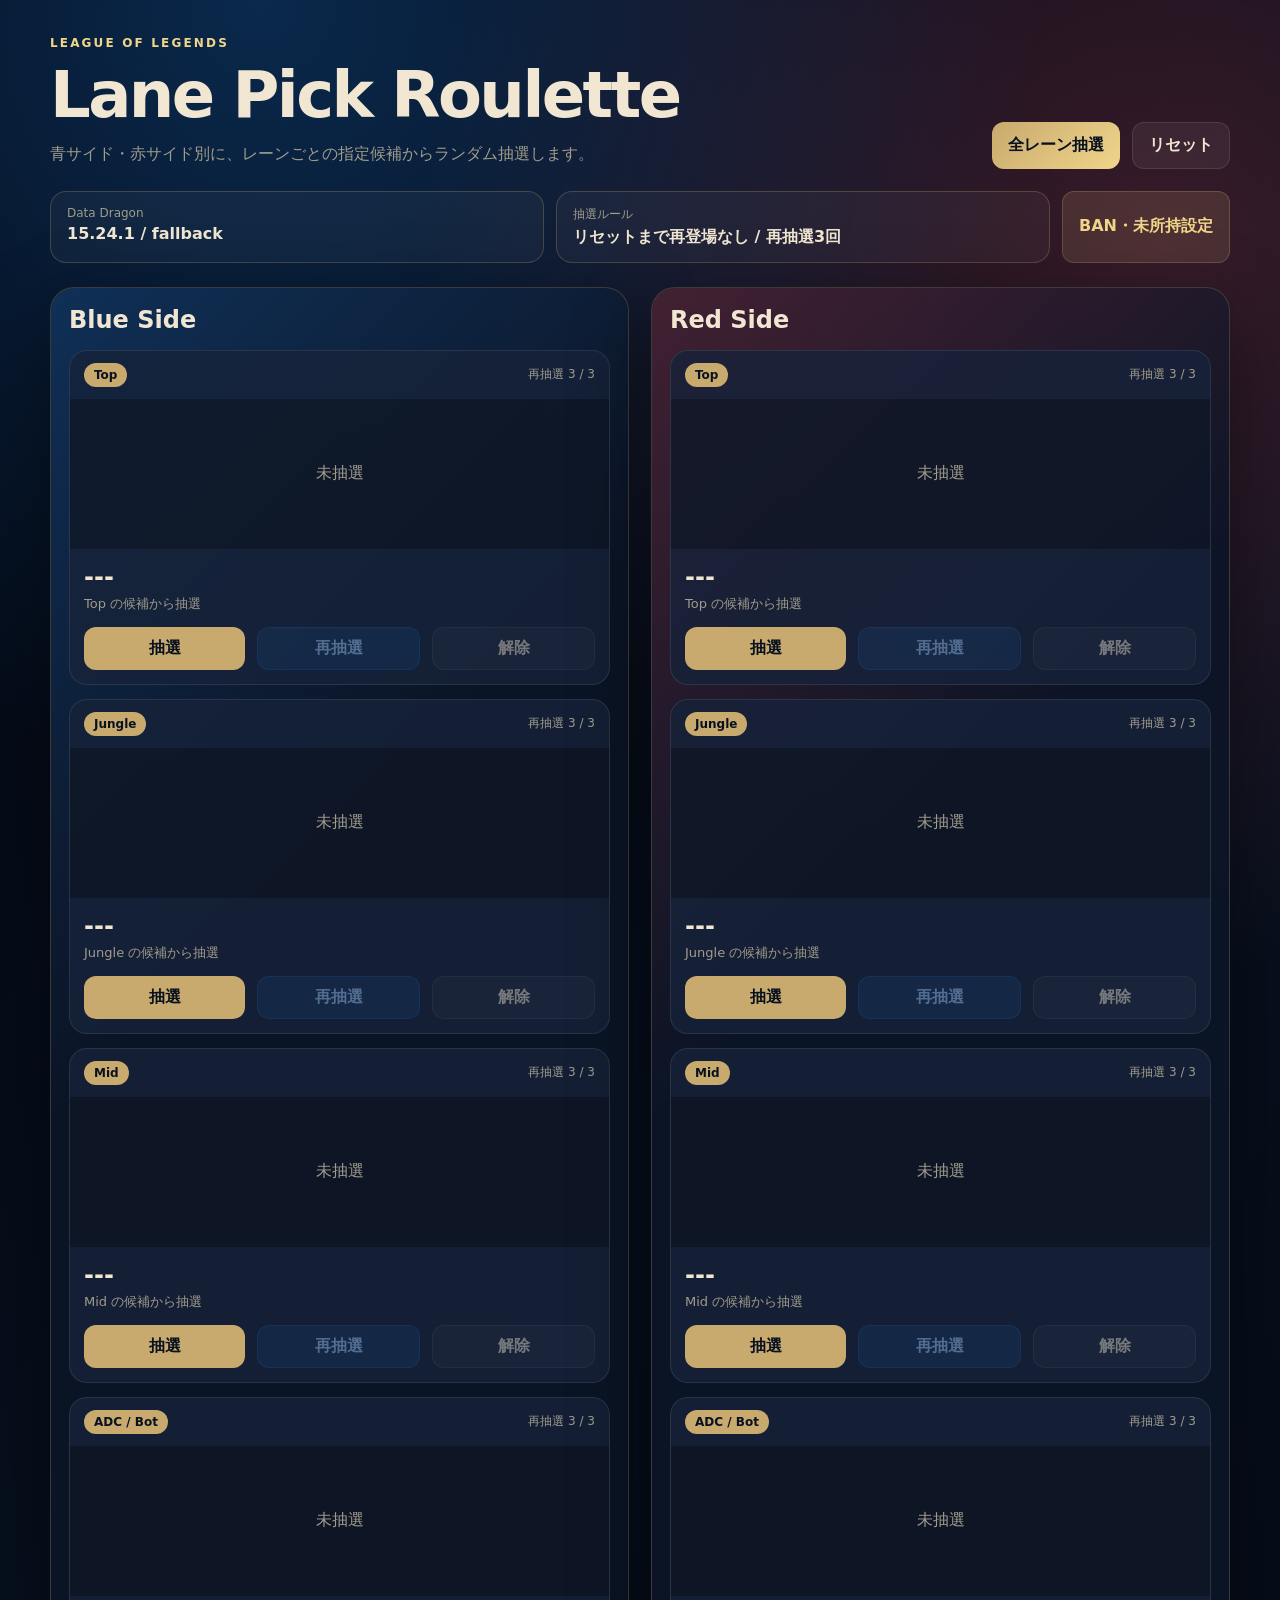
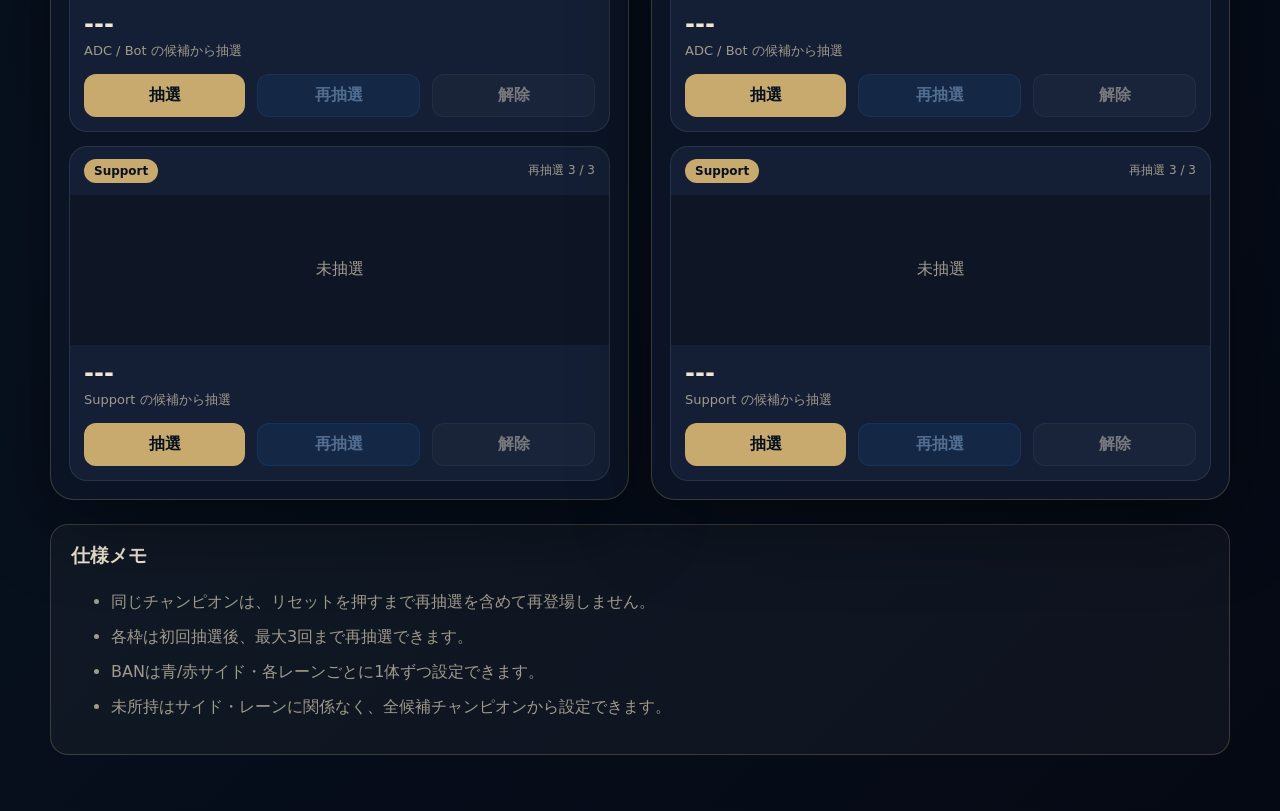
==== index.html @ c469c5f4 "Update roulette v2" ====
<!DOCTYPE html>
<html lang="ja">
<head>
  <meta charset="UTF-8" />
  <meta name="viewport" content="width=device-width, initial-scale=1.0" />
  <title>LoL Lane Roulette</title>
  <link rel="stylesheet" href="style.css" />
</head>
<body>
  <main class="app">
    <header class="hero">
      <div>
        <p class="eyebrow">League of Legends</p>
        <h1>Lane Pick Roulette</h1>
        <p class="lead">青サイド・赤サイド別に、レーンごとの指定候補からランダム抽選します。</p>
      </div>
      <div class="hero-actions">
        <button id="rollAllButton" class="primary">全レーン抽選</button>
        <button id="resetButton" class="ghost">リセット</button>
      </div>
    </header>

    <section class="toolbar">
      <div class="status-card">
        <span>Data Dragon</span>
        <strong id="versionLabel">読み込み中</strong>
      </div>
      <div class="status-card">
        <span>抽選ルール</span>
        <strong>リセットまで再登場なし / 再抽選3回</strong>
      </div>
      <button id="openSettingsButton" class="secondary">BAN・未所持設定</button>
    </section>

    <section class="board">
      <div class="side-panel blue-side">
        <h2>Blue Side</h2>
        <div id="blueSlots" class="slots"></div>
      </div>
      <div class="side-panel red-side">
        <h2>Red Side</h2>
        <div id="redSlots" class="slots"></div>
      </div>
    </section>

    <section class="notes">
      <h3>仕様メモ</h3>
      <ul>
        <li>同じチャンピオンは、リセットを押すまで再抽選を含めて再登場しません。</li>
        <li>各枠は初回抽選後、最大3回まで再抽選できます。</li>
        <li>BANは青/赤サイド・各レーンごとに1体ずつ設定できます。</li>
        <li>未所持はサイド・レーンに関係なく、全候補チャンピオンから設定できます。</li>
      </ul>
    </section>
  </main>

  <dialog id="settingsDialog" class="settings-dialog">
    <form method="dialog" class="settings-content">
      <div class="dialog-header">
        <div>
          <p class="eyebrow">Settings</p>
          <h2>BAN・未所持チャンピオン</h2>
        </div>
        <button value="cancel" class="icon-button" aria-label="閉じる">×</button>
      </div>

      <section class="settings-section">
        <div class="section-heading">
          <h3>BAN設定</h3>
          <p>青サイド・赤サイドの各レーンごとに1体までBANできます。先にBAN枠を選び、下の一覧からチャンピオンを選択してください。</p>
        </div>
        <div id="banSlots" class="ban-slots"></div>
      </section>

      <section class="settings-section">
        <div class="section-heading">
          <h3>チャンピオン検索・選択</h3>
          <p>検索はBAN選択と未所持選択の両方に使えます。</p>
        </div>
        <div class="search-row">
          <input id="championSearch" type="search" placeholder="チャンピオン名で検索" />
          <button id="clearSettingsButton" type="button" class="danger">設定クリア</button>
        </div>
        <div id="championSettingsList" class="settings-list"></div>
      </section>

      <div class="dialog-footer">
        <button id="confirmSettingsButton" type="button" class="primary">BAN・未所持を確定</button>
        <button value="cancel" class="secondary">閉じる</button>
      </div>
    </form>
  </dialog>

  <script src="championPools.js"></script>
  <script src="app.js"></script>
</body>
</html>
---- style.css ----
:root {
  --bg: #050914;
  --panel: rgba(12, 21, 38, 0.92);
  --panel-soft: rgba(22, 35, 58, 0.82);
  --gold: #c8aa6e;
  --gold-light: #f0d58a;
  --text: #f0e6d2;
  --muted: #a09b8c;
  --blue: #1f8fff;
  --red: #ff4b5c;
  --danger: #e04f5f;
  --border: rgba(200, 170, 110, 0.26);
  --shadow: 0 24px 80px rgba(0, 0, 0, 0.42);
}

* { box-sizing: border-box; }

body {
  margin: 0;
  min-height: 100vh;
  font-family: Inter, system-ui, -apple-system, BlinkMacSystemFont, "Segoe UI", sans-serif;
  color: var(--text);
  background:
    radial-gradient(circle at 20% 0%, rgba(31, 143, 255, 0.24), transparent 30%),
    radial-gradient(circle at 90% 10%, rgba(255, 75, 92, 0.20), transparent 30%),
    linear-gradient(135deg, #030712 0%, #07111f 50%, #050914 100%);
}

.app {
  width: min(1180px, 94vw);
  margin: 0 auto;
  padding: 36px 0 56px;
}

.hero {
  display: flex;
  align-items: flex-end;
  justify-content: space-between;
  gap: 24px;
  margin-bottom: 22px;
}

.eyebrow {
  margin: 0 0 8px;
  color: var(--gold-light);
  font-size: 12px;
  font-weight: 800;
  letter-spacing: 0.18em;
  text-transform: uppercase;
}

h1, h2, h3, p { margin-top: 0; }

h1 {
  margin-bottom: 8px;
  font-size: clamp(34px, 5vw, 64px);
  letter-spacing: -0.04em;
}

.lead {
  margin-bottom: 0;
  color: var(--muted);
  line-height: 1.8;
}

.hero-actions, .toolbar, .slot-actions, .search-row, .dialog-footer {
  display: flex;
  gap: 12px;
  flex-wrap: wrap;
}

button, input {
  font: inherit;
}

button {
  border: 0;
  border-radius: 12px;
  padding: 12px 16px;
  cursor: pointer;
  font-weight: 800;
  transition: transform 0.15s ease, filter 0.15s ease, opacity 0.15s ease;
}

button:hover:not(:disabled) { transform: translateY(-1px); filter: brightness(1.08); }
button:disabled { opacity: 0.45; cursor: not-allowed; }

.primary { background: linear-gradient(135deg, var(--gold), var(--gold-light)); color: #08111f; }
.secondary { background: rgba(200, 170, 110, 0.16); color: var(--gold-light); border: 1px solid var(--border); }
.ghost, .ghost-small { background: rgba(255,255,255,0.06); color: var(--text); border: 1px solid rgba(255,255,255,0.10); }
.ghost-small { padding: 10px 12px; }
.danger { background: rgba(224, 79, 95, 0.14); color: #ff99a4; border: 1px solid rgba(224, 79, 95, 0.3); }

.toolbar {
  align-items: stretch;
  margin-bottom: 24px;
}

.status-card {
  min-width: 190px;
  flex: 1;
  padding: 14px 16px;
  border: 1px solid var(--border);
  border-radius: 16px;
  background: rgba(255, 255, 255, 0.04);
}

.status-card span {
  display: block;
  color: var(--muted);
  font-size: 12px;
  margin-bottom: 4px;
}

.status-card strong {
  color: var(--text);
}

.board {
  display: grid;
  grid-template-columns: 1fr 1fr;
  gap: 22px;
}

.side-panel {
  position: relative;
  padding: 18px;
  border: 1px solid var(--border);
  border-radius: 24px;
  background: var(--panel);
  box-shadow: var(--shadow);
  overflow: hidden;
}

.side-panel::before {
  content: "";
  position: absolute;
  inset: 0;
  pointer-events: none;
  opacity: 0.22;
}

.blue-side::before { background: linear-gradient(135deg, var(--blue), transparent 35%); }
.red-side::before { background: linear-gradient(135deg, var(--red), transparent 35%); }

.side-panel h2 {
  position: relative;
  margin-bottom: 16px;
  font-size: 24px;
}

.slots {
  position: relative;
  display: grid;
  gap: 14px;
}

.slot-card {
  border: 1px solid rgba(255,255,255,0.09);
  border-radius: 18px;
  background: var(--panel-soft);
  overflow: hidden;
}

.slot-topline {
  display: flex;
  justify-content: space-between;
  align-items: center;
  padding: 12px 14px;
}

.lane-pill {
  color: #08111f;
  background: var(--gold);
  border-radius: 999px;
  padding: 5px 10px;
  font-size: 12px;
  font-weight: 900;
}

.reroll-count {
  color: var(--muted);
  font-size: 12px;
}

.champion-visual {
  position: relative;
  height: 150px;
  overflow: hidden;
  background: rgba(0,0,0,0.28);
}

.champion-visual.empty {
  display: grid;
  place-items: center;
  color: var(--muted);
}

.champion-visual .splash {
  width: 100%;
  height: 100%;
  object-fit: cover;
  transform: scale(1.04);
}

.champion-visual .icon {
  position: absolute;
  right: 14px;
  bottom: 12px;
  width: 58px;
  height: 58px;
  border-radius: 14px;
  border: 2px solid var(--gold);
  box-shadow: 0 10px 30px rgba(0,0,0,0.35);
}

.champion-info {
  padding: 14px;
}

.champion-info h3 {
  margin-bottom: 4px;
  font-size: 24px;
}

.champion-info p {
  margin-bottom: 0;
  color: var(--muted);
  font-size: 13px;
}

.slot-actions {
  padding: 0 14px 14px;
}

.slot-actions button {
  flex: 1;
  padding: 10px 12px;
}

.roll-button { background: var(--gold); color: #07111f; }
.reroll-button { background: rgba(31, 143, 255, 0.18); color: #9dccff; border: 1px solid rgba(31, 143, 255, 0.28); }

.notes {
  margin-top: 24px;
  padding: 18px 20px;
  border: 1px solid var(--border);
  border-radius: 18px;
  background: rgba(255,255,255,0.04);
  color: var(--muted);
}

.notes h3 { color: var(--text); }
.notes li { margin: 8px 0; line-height: 1.7; }
code { color: var(--gold-light); }

.settings-dialog {
  width: min(860px, 94vw);
  border: 1px solid var(--border);
  border-radius: 24px;
  padding: 0;
  color: var(--text);
  background: #07111f;
  box-shadow: var(--shadow);
}

.settings-dialog::backdrop { background: rgba(0,0,0,0.72); }

.settings-content { padding: 22px; }

.dialog-header {
  display: flex;
  align-items: flex-start;
  justify-content: space-between;
  gap: 16px;
  margin-bottom: 18px;
}

.icon-button {
  width: 40px;
  height: 40px;
  padding: 0;
  border-radius: 999px;
  background: rgba(255,255,255,0.08);
  color: var(--text);
}

.search-row { margin-bottom: 16px; }

.search-row input {
  flex: 1;
  min-width: 220px;
  padding: 13px 14px;
  border-radius: 12px;
  border: 1px solid rgba(255,255,255,0.14);
  background: rgba(255,255,255,0.06);
  color: var(--text);
}

.settings-list {
  max-height: 58vh;
  overflow: auto;
  display: grid;
  gap: 8px;
  padding-right: 4px;
}

.setting-row {
  display: grid;
  grid-template-columns: 1fr auto auto;
  align-items: center;
  gap: 12px;
  padding: 10px;
  border: 1px solid rgba(255,255,255,0.08);
  border-radius: 14px;
  background: rgba(255,255,255,0.04);
}

.setting-champion {
  display: flex;
  align-items: center;
  gap: 10px;
  font-weight: 800;
}

.setting-champion img {
  width: 38px;
  height: 38px;
  border-radius: 10px;
}

.setting-row label {
  color: var(--muted);
  white-space: nowrap;
}

.dialog-footer {
  justify-content: flex-end;
  margin-top: 18px;
}

@media (max-width: 820px) {
  .hero { align-items: stretch; flex-direction: column; }
  .hero-actions button { flex: 1; }
  .board { grid-template-columns: 1fr; }
  .setting-row { grid-template-columns: 1fr; align-items: start; }
}

.settings-section {
  margin-top: 18px;
}

.section-heading h3 {
  margin-bottom: 6px;
}

.section-heading p {
  margin-bottom: 12px;
  color: var(--muted);
  line-height: 1.7;
  font-size: 13px;
}

.ban-slots {
  display: grid;
  grid-template-columns: repeat(2, minmax(0, 1fr));
  gap: 10px;
  margin-bottom: 16px;
}

.ban-slot-button {
  text-align: left;
  border: 1px solid rgba(255,255,255,0.10);
  background: rgba(255,255,255,0.05);
  color: var(--text);
  display: grid;
  gap: 4px;
}

.ban-slot-button.active {
  border-color: var(--gold);
  box-shadow: 0 0 0 2px rgba(200, 170, 110, 0.18);
}

.ban-slot-button span {
  color: var(--muted);
  font-size: 12px;
}

.ban-slot-button strong {
  color: var(--text);
  font-size: 15px;
}

.ban-slot-button small,
.setting-champion small {
  color: var(--muted);
  font-size: 12px;
}

.ban-select-button {
  background: rgba(200, 170, 110, 0.12);
  color: var(--gold-light);
  border: 1px solid var(--border);
  padding: 9px 12px;
  white-space: nowrap;
}

.ban-select-button.selected {
  background: var(--gold);
  color: #07111f;
}

.setting-champion {
  min-width: 0;
}

.setting-champion span,
.setting-champion small {
  display: block;
}

@media (max-width: 820px) {
  .ban-slots { grid-template-columns: 1fr; }
  .ban-select-button { width: 100%; }
}
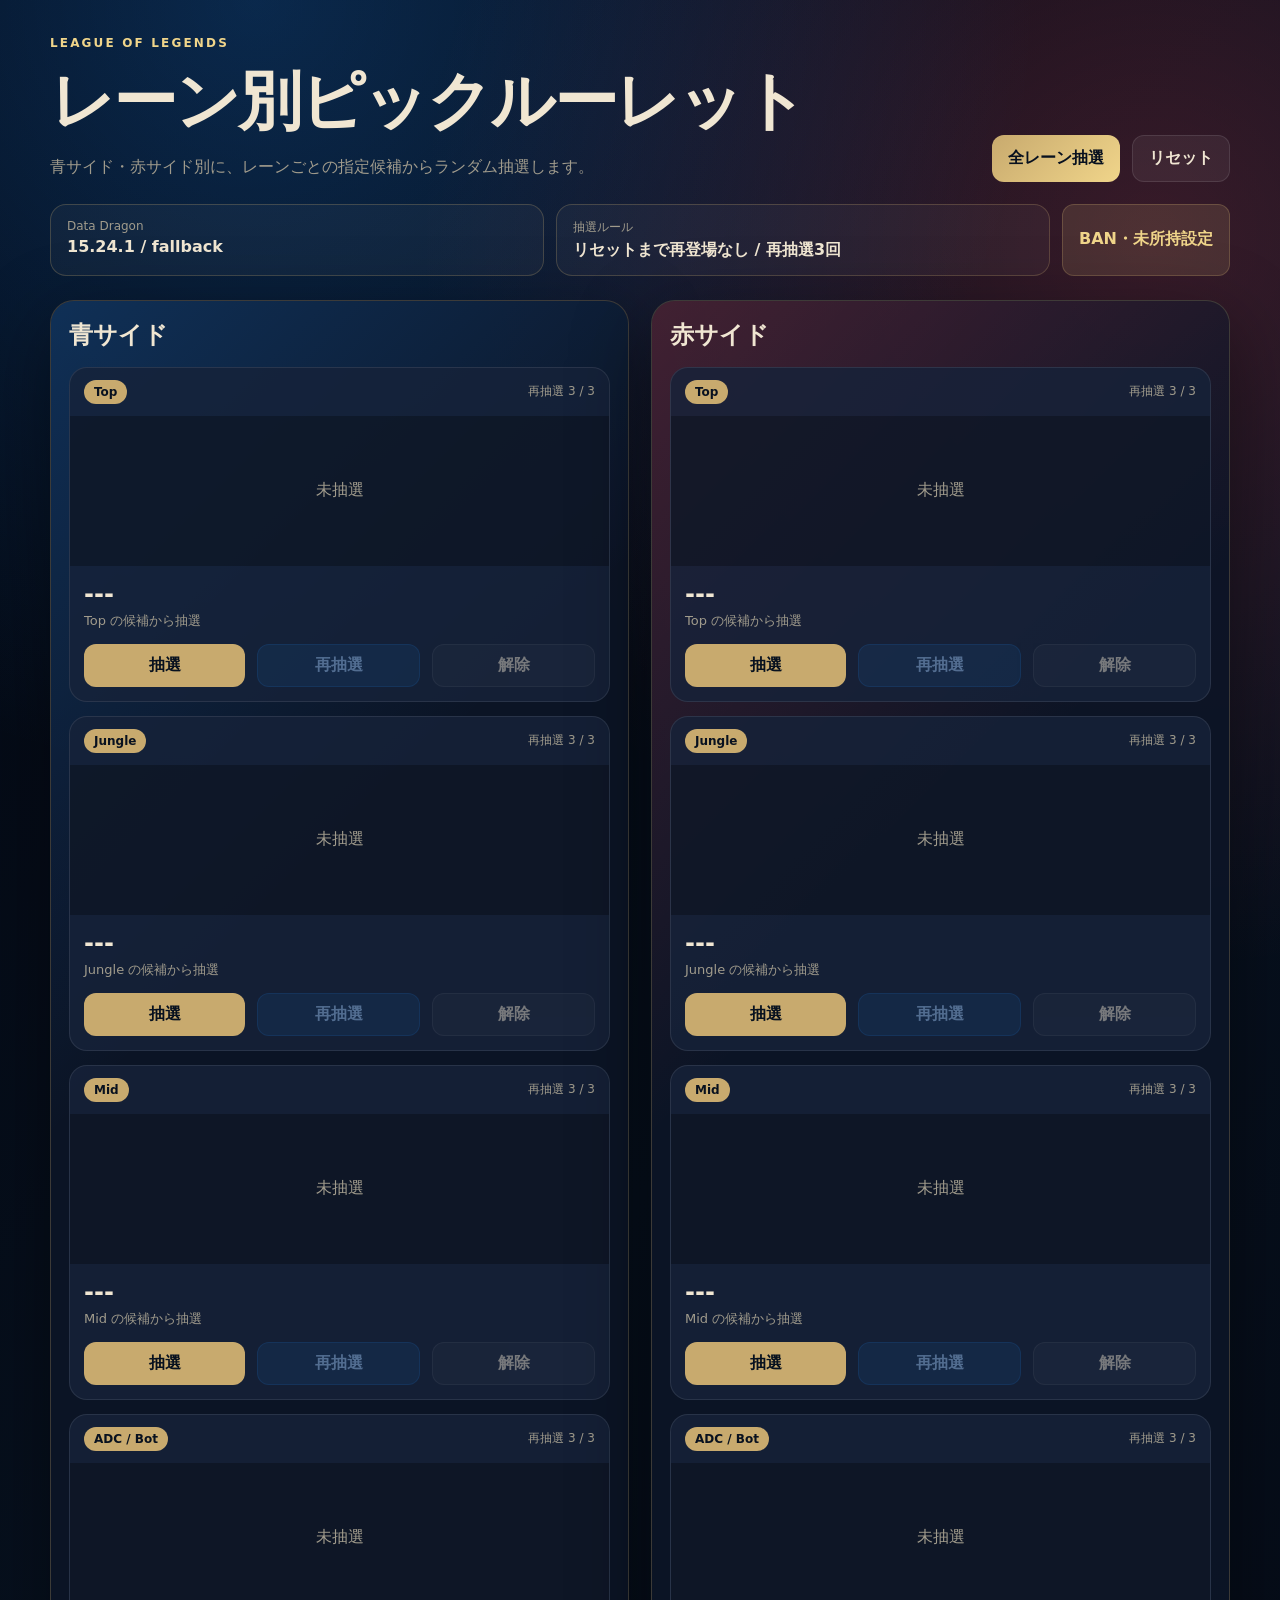
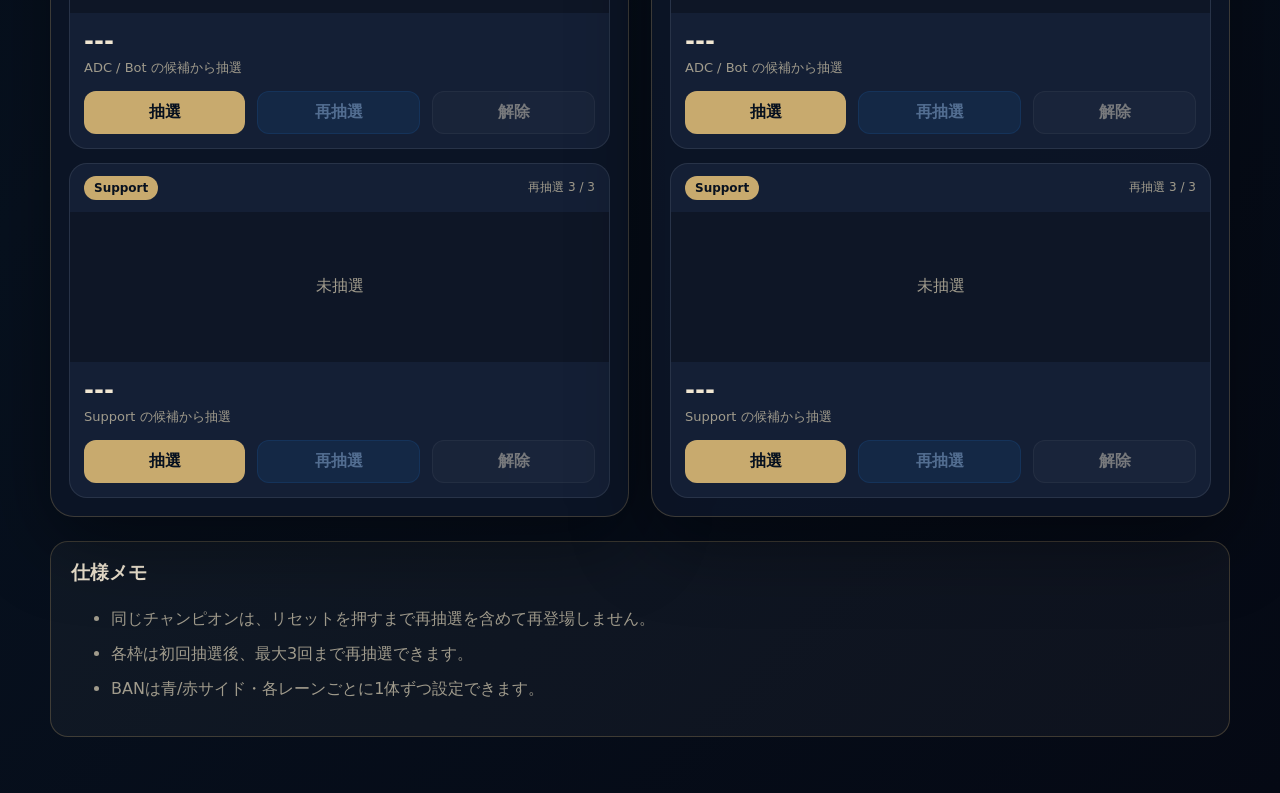
==== commit 94950622: "Update Japanese display and random balance" ====
--- a/index.html
+++ b/index.html
@@ -11,7 +11,7 @@
     <header class="hero">
       <div>
         <p class="eyebrow">League of Legends</p>
-        <h1>Lane Pick Roulette</h1>
+        <h1>レーン別ピックルーレット</h1>
         <p class="lead">青サイド・赤サイド別に、レーンごとの指定候補からランダム抽選します。</p>
       </div>
       <div class="hero-actions">
@@ -34,11 +34,11 @@
 
     <section class="board">
       <div class="side-panel blue-side">
-        <h2>Blue Side</h2>
+        <h2>青サイド</h2>
         <div id="blueSlots" class="slots"></div>
       </div>
       <div class="side-panel red-side">
-        <h2>Red Side</h2>
+        <h2>赤サイド</h2>
         <div id="redSlots" class="slots"></div>
       </div>
     </section>
@@ -49,7 +49,7 @@
         <li>同じチャンピオンは、リセットを押すまで再抽選を含めて再登場しません。</li>
         <li>各枠は初回抽選後、最大3回まで再抽選できます。</li>
         <li>BANは青/赤サイド・各レーンごとに1体ずつ設定できます。</li>
-        <li>未所持はサイド・レーンに関係なく、全候補チャンピオンから設定できます。</li>
+      
       </ul>
     </section>
   </main>
@@ -78,7 +78,7 @@
           <p>検索はBAN選択と未所持選択の両方に使えます。</p>
         </div>
         <div class="search-row">
-          <input id="championSearch" type="search" placeholder="チャンピオン名で検索" />
+          <input id="championSearch" type="search" placeholder="日本語チャンピオン名で検索" />
           <button id="clearSettingsButton" type="button" class="danger">設定クリア</button>
         </div>
         <div id="championSettingsList" class="settings-list"></div>
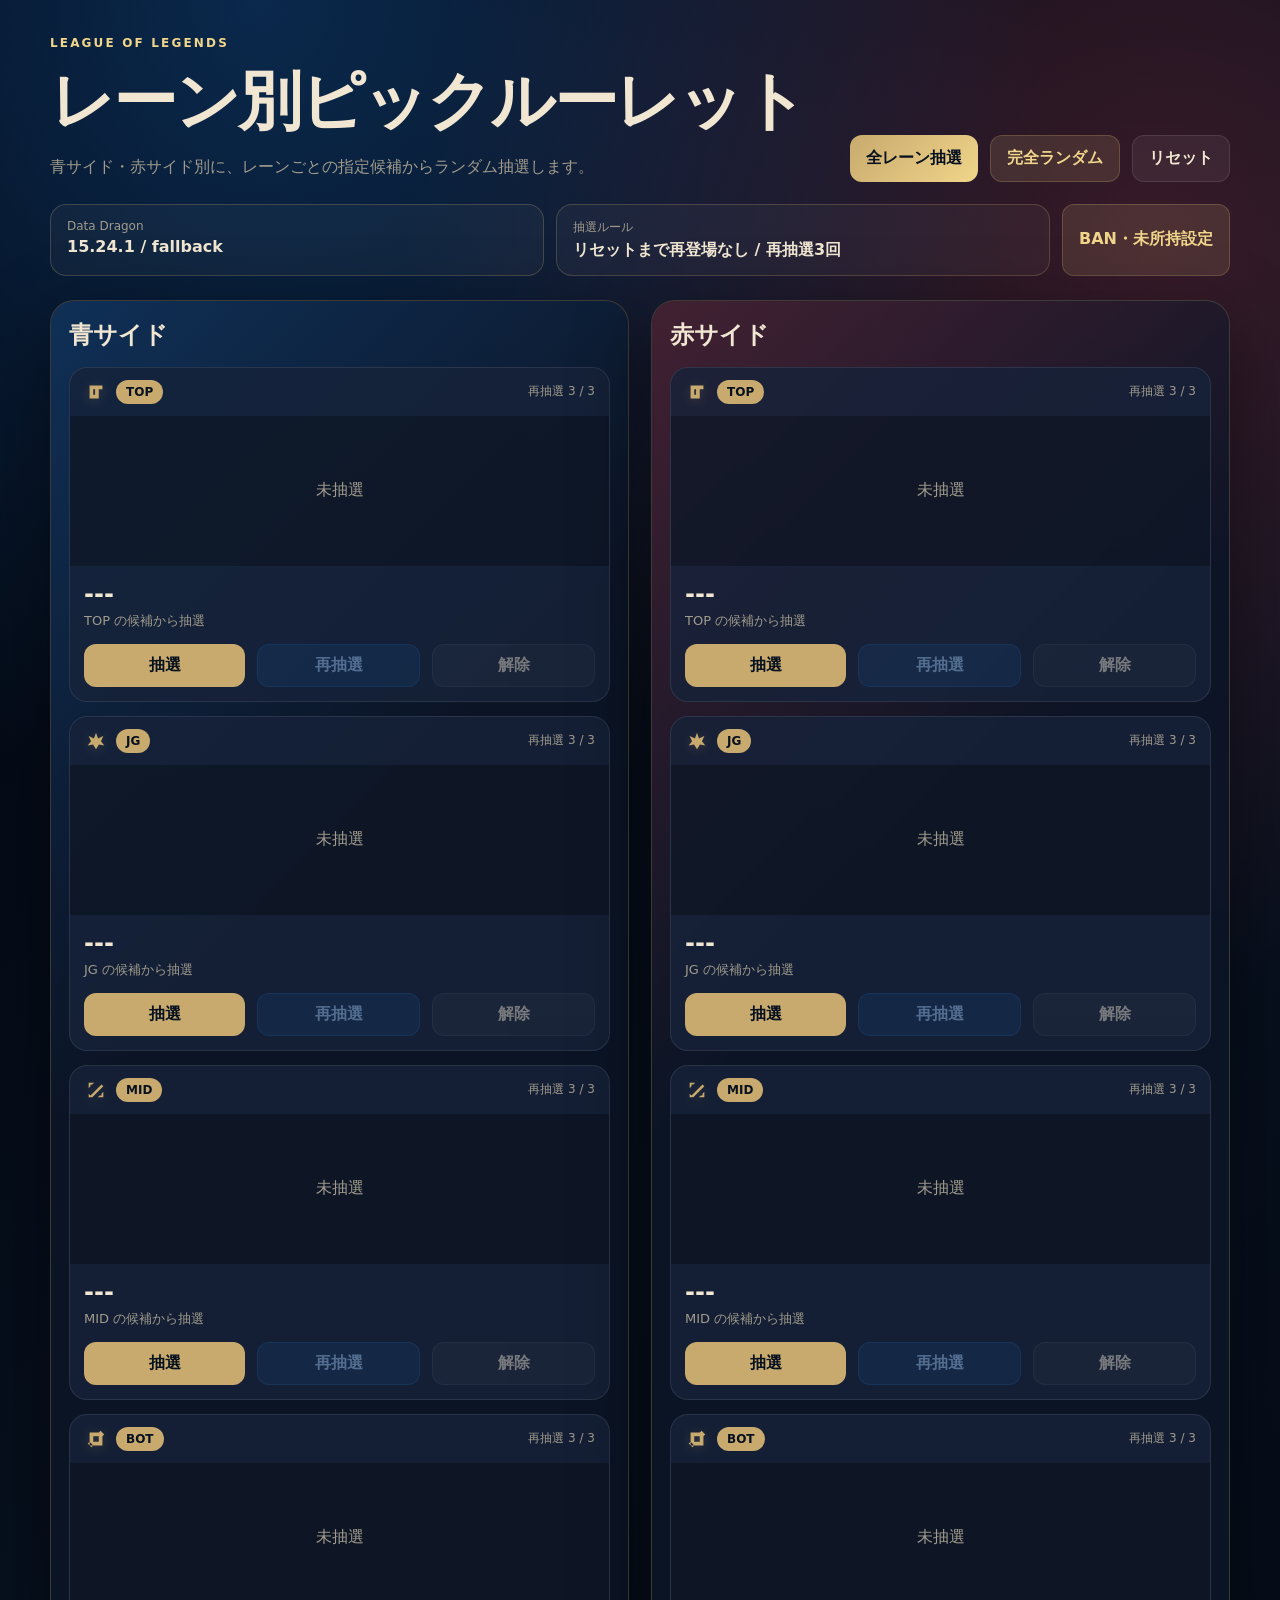
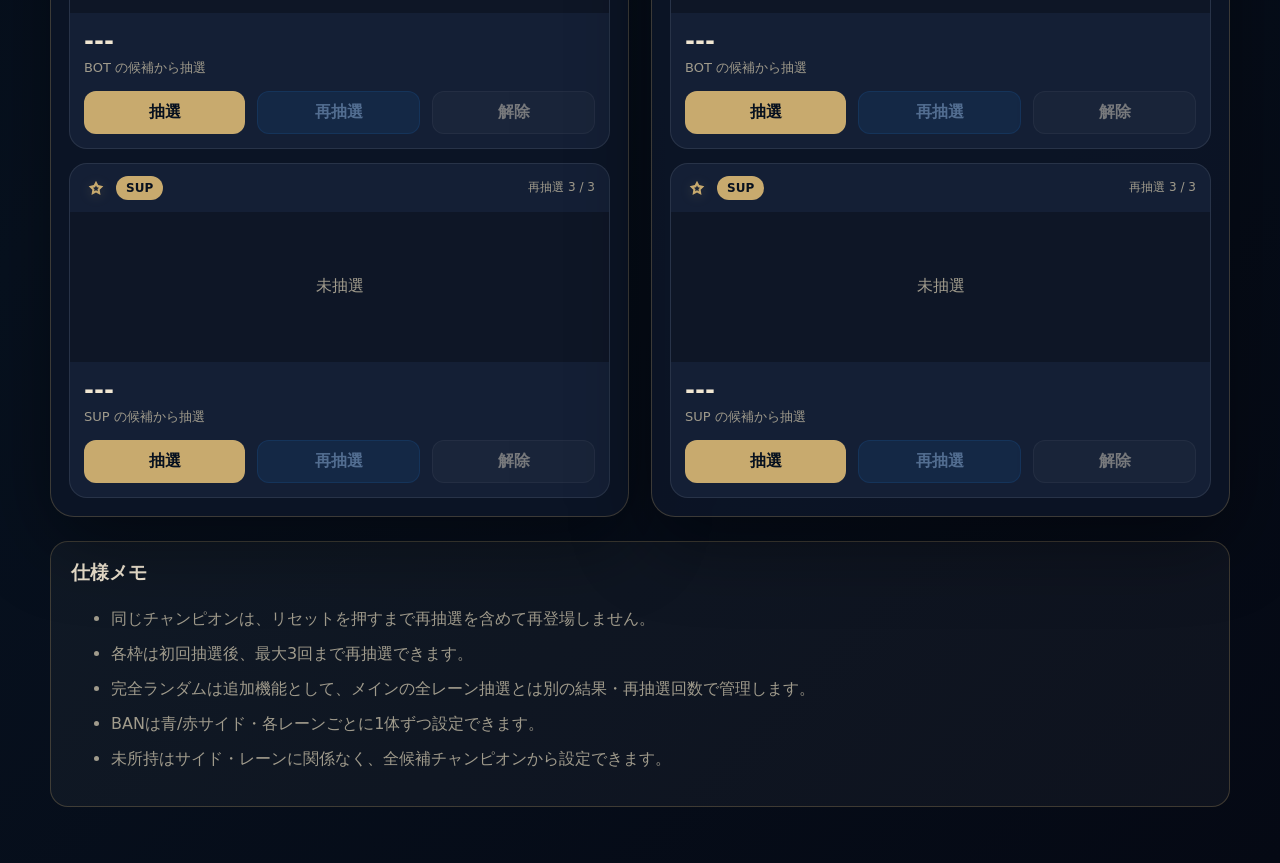
==== commit 14d99bab: "Add complete random mode and lane icons" ====
--- a/index.html
+++ b/index.html
@@ -16,6 +16,7 @@
       </div>
       <div class="hero-actions">
         <button id="rollAllButton" class="primary">全レーン抽選</button>
+        <button id="openCompleteRandomButton" class="secondary">完全ランダム</button>
         <button id="resetButton" class="ghost">リセット</button>
       </div>
     </header>
@@ -30,6 +31,50 @@
         <strong>リセットまで再登場なし / 再抽選3回</strong>
       </div>
       <button id="openSettingsButton" class="secondary">BAN・未所持設定</button>
+    </section>
+
+
+    <section id="completeRandomPanel" class="complete-random-panel hidden" aria-live="polite">
+      <div class="complete-random-header">
+        <div>
+          <p class="eyebrow">Extra Mode</p>
+          <h2>完全ランダム</h2>
+          <p>全レーン抽選とは別管理で、全候補チャンピオンから青/赤サイド10枠を抽選します。</p>
+        </div>
+        <div class="complete-actions">
+          <button id="rollCompleteRandomButton" class="primary">完全ランダム抽選</button>
+          <button id="resetCompleteRandomButton" class="ghost">完全ランダムをリセット</button>
+        </div>
+      </div>
+
+      <div class="complete-settings">
+        <label>
+          <span>ユーミの抽選</span>
+          <select id="yuumiRuleSelect">
+            <option value="support_only">SUPのみ</option>
+            <option value="non_jungle">JG以外</option>
+            <option value="all">全てのレーン</option>
+          </select>
+        </label>
+        <label>
+          <span>一部エンチャンターの抽選</span>
+          <select id="enchanterRuleSelect">
+            <option value="non_jungle">JG以外</option>
+            <option value="all">全てのレーン</option>
+          </select>
+        </label>
+      </div>
+
+      <div class="board complete-board">
+        <div class="side-panel blue-side">
+          <h2>青サイド / 完全ランダム</h2>
+          <div id="completeBlueSlots" class="slots"></div>
+        </div>
+        <div class="side-panel red-side">
+          <h2>赤サイド / 完全ランダム</h2>
+          <div id="completeRedSlots" class="slots"></div>
+        </div>
+      </div>
     </section>
 
     <section class="board">
@@ -48,8 +93,9 @@
       <ul>
         <li>同じチャンピオンは、リセットを押すまで再抽選を含めて再登場しません。</li>
         <li>各枠は初回抽選後、最大3回まで再抽選できます。</li>
+        <li>完全ランダムは追加機能として、メインの全レーン抽選とは別の結果・再抽選回数で管理します。</li>
         <li>BANは青/赤サイド・各レーンごとに1体ずつ設定できます。</li>
-      
+        <li>未所持はサイド・レーンに関係なく、全候補チャンピオンから設定できます。</li>
       </ul>
     </section>
   </main>
--- a/style.css
+++ b/style.css
@@ -424,3 +424,118 @@
   .ban-slots { grid-template-columns: 1fr; }
   .ban-select-button { width: 100%; }
 }
+
+.lane-title {
+  display: inline-grid;
+  grid-template-columns: auto auto;
+  align-items: center;
+  gap: 8px;
+}
+
+.lane-icon {
+  display: inline-grid;
+  place-items: center;
+  width: 24px;
+  height: 24px;
+  color: var(--gold);
+  filter: drop-shadow(0 2px 6px rgba(200, 170, 110, 0.22));
+}
+
+.lane-icon svg {
+  width: 22px;
+  height: 22px;
+  fill: currentColor;
+}
+
+.complete-random-panel {
+  margin: 0 0 24px;
+  padding: 20px;
+  border: 1px solid rgba(200, 170, 110, 0.34);
+  border-radius: 24px;
+  background: rgba(8, 17, 31, 0.82);
+  box-shadow: var(--shadow);
+}
+
+.complete-random-panel.hidden {
+  display: none;
+}
+
+.complete-random-header {
+  display: flex;
+  align-items: flex-end;
+  justify-content: space-between;
+  gap: 18px;
+  margin-bottom: 16px;
+}
+
+.complete-random-header h2 {
+  margin-bottom: 6px;
+  font-size: clamp(24px, 3vw, 36px);
+}
+
+.complete-random-header p {
+  margin-bottom: 0;
+  color: var(--muted);
+  line-height: 1.7;
+}
+
+.complete-actions {
+  display: flex;
+  gap: 12px;
+  flex-wrap: wrap;
+  justify-content: flex-end;
+}
+
+.complete-settings {
+  display: grid;
+  grid-template-columns: repeat(2, minmax(0, 1fr));
+  gap: 14px;
+  margin-bottom: 18px;
+}
+
+.complete-settings label {
+  display: grid;
+  gap: 8px;
+  color: var(--gold-light);
+  font-weight: 900;
+}
+
+.complete-settings select {
+  width: 100%;
+  padding: 12px 14px;
+  border-radius: 12px;
+  border: 1px solid rgba(255,255,255,0.14);
+  background: rgba(255,255,255,0.06);
+  color: var(--text);
+  font: inherit;
+  font-weight: 800;
+}
+
+.complete-settings option {
+  background: #07111f;
+  color: var(--text);
+}
+
+.complete-board {
+  margin-top: 8px;
+}
+
+.complete-slot-card {
+  border-color: rgba(31, 143, 255, 0.18);
+}
+
+@media (max-width: 820px) {
+  .complete-random-header {
+    align-items: stretch;
+    flex-direction: column;
+  }
+
+  .complete-actions button,
+  .complete-settings {
+    width: 100%;
+  }
+
+  .complete-settings {
+    grid-template-columns: 1fr;
+  }
+}
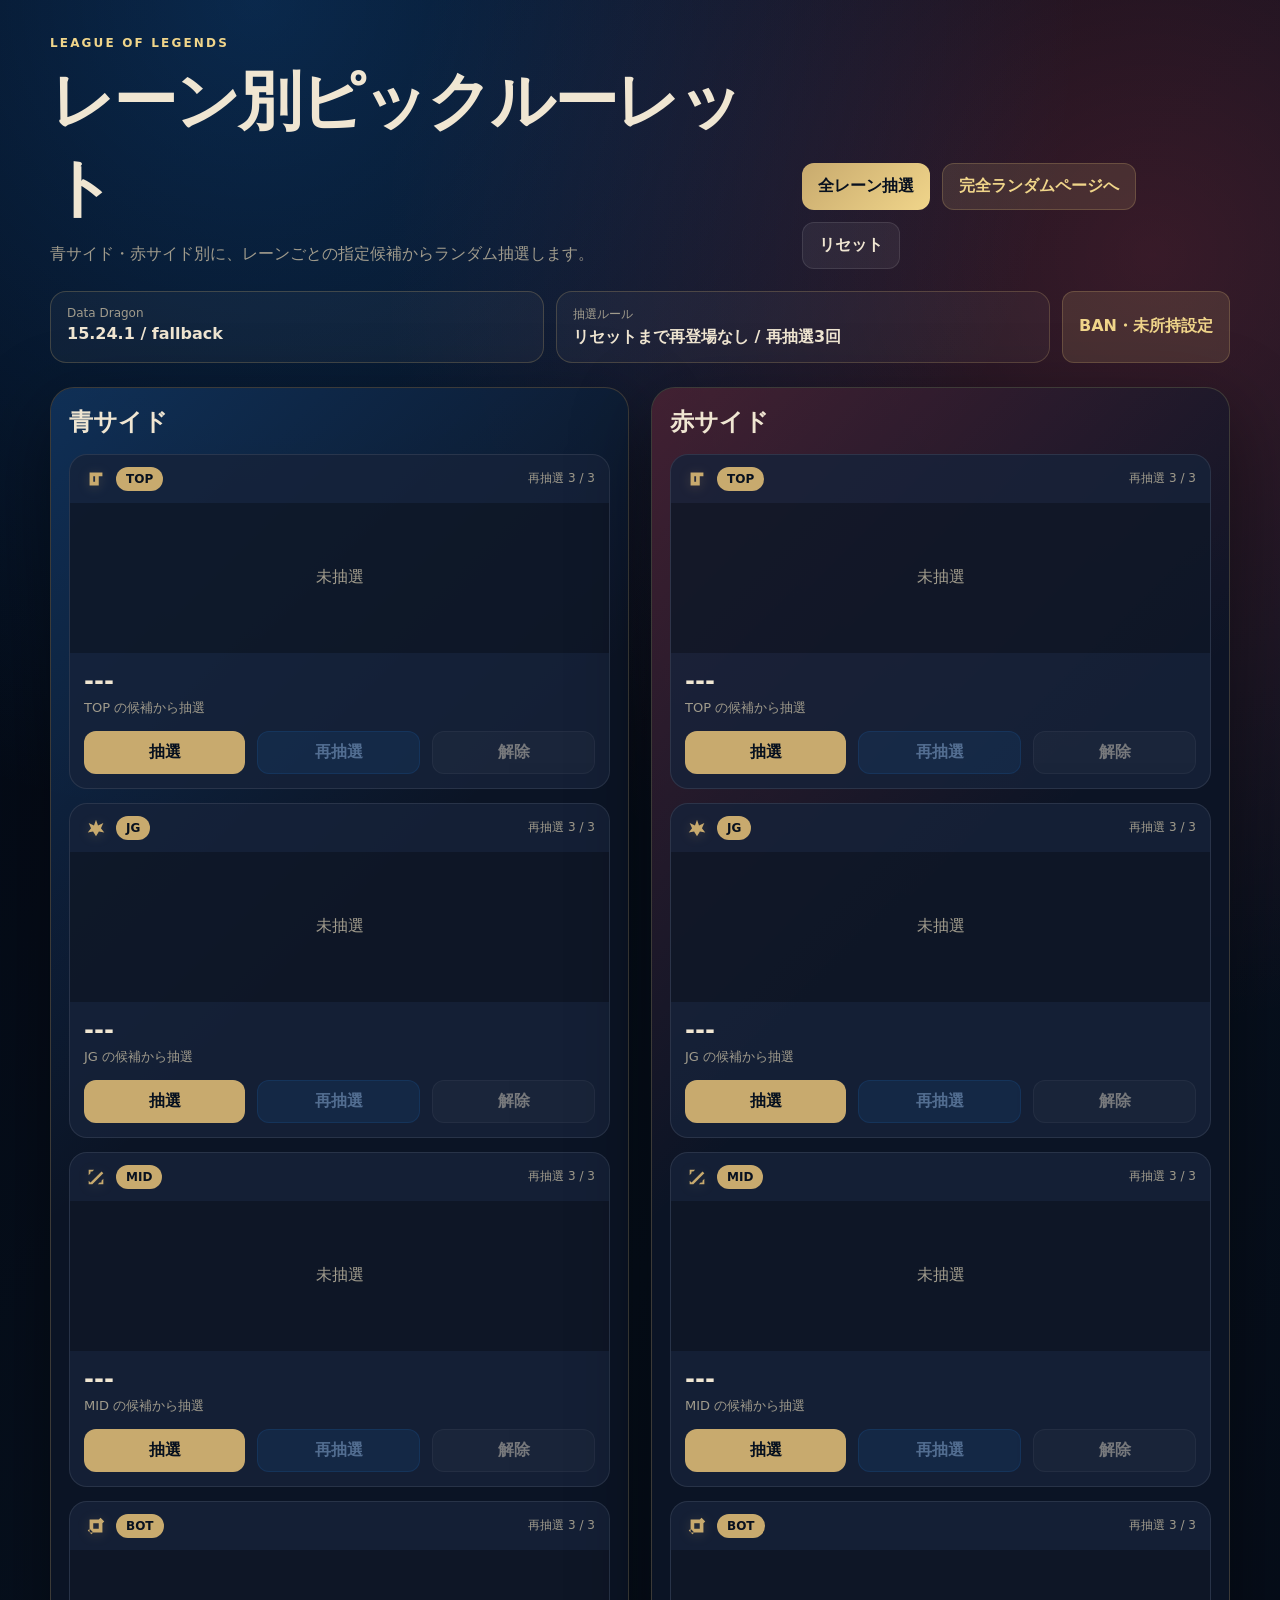
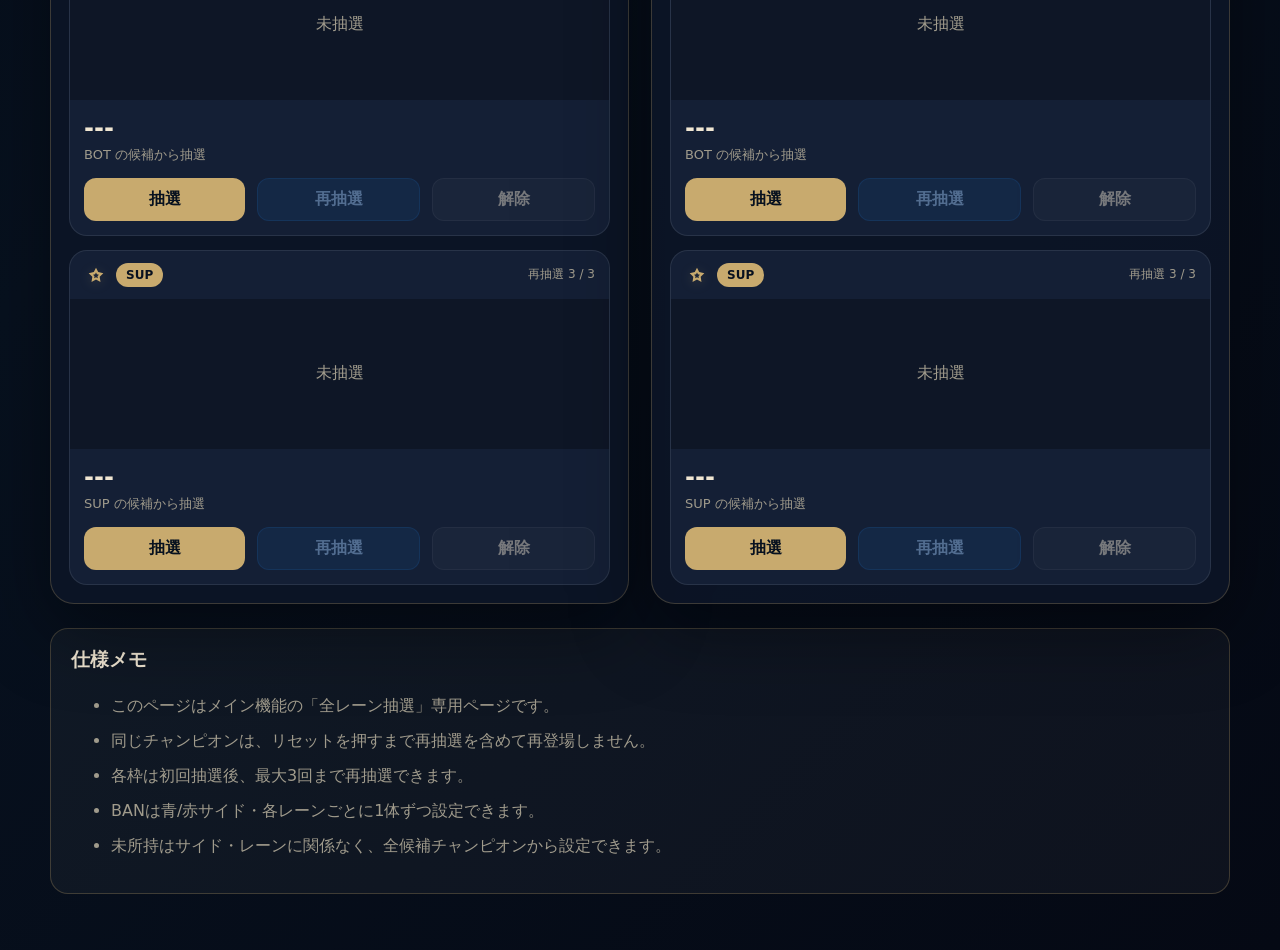
==== commit 5c2ed672: "Separate lane roulette and complete random pages" ====
--- a/index.html
+++ b/index.html
@@ -6,7 +6,7 @@
   <title>LoL Lane Roulette</title>
   <link rel="stylesheet" href="style.css" />
 </head>
-<body>
+<body data-mode="lane">
   <main class="app">
     <header class="hero">
       <div>
@@ -16,7 +16,7 @@
       </div>
       <div class="hero-actions">
         <button id="rollAllButton" class="primary">全レーン抽選</button>
-        <button id="openCompleteRandomButton" class="secondary">完全ランダム</button>
+        <a class="secondary button-link" href="complete-random.html">完全ランダムページへ</a>
         <button id="resetButton" class="ghost">リセット</button>
       </div>
     </header>
@@ -33,50 +33,6 @@
       <button id="openSettingsButton" class="secondary">BAN・未所持設定</button>
     </section>
 
-
-    <section id="completeRandomPanel" class="complete-random-panel hidden" aria-live="polite">
-      <div class="complete-random-header">
-        <div>
-          <p class="eyebrow">Extra Mode</p>
-          <h2>完全ランダム</h2>
-          <p>全レーン抽選とは別管理で、全候補チャンピオンから青/赤サイド10枠を抽選します。</p>
-        </div>
-        <div class="complete-actions">
-          <button id="rollCompleteRandomButton" class="primary">完全ランダム抽選</button>
-          <button id="resetCompleteRandomButton" class="ghost">完全ランダムをリセット</button>
-        </div>
-      </div>
-
-      <div class="complete-settings">
-        <label>
-          <span>ユーミの抽選</span>
-          <select id="yuumiRuleSelect">
-            <option value="support_only">SUPのみ</option>
-            <option value="non_jungle">JG以外</option>
-            <option value="all">全てのレーン</option>
-          </select>
-        </label>
-        <label>
-          <span>一部エンチャンターの抽選</span>
-          <select id="enchanterRuleSelect">
-            <option value="non_jungle">JG以外</option>
-            <option value="all">全てのレーン</option>
-          </select>
-        </label>
-      </div>
-
-      <div class="board complete-board">
-        <div class="side-panel blue-side">
-          <h2>青サイド / 完全ランダム</h2>
-          <div id="completeBlueSlots" class="slots"></div>
-        </div>
-        <div class="side-panel red-side">
-          <h2>赤サイド / 完全ランダム</h2>
-          <div id="completeRedSlots" class="slots"></div>
-        </div>
-      </div>
-    </section>
-
     <section class="board">
       <div class="side-panel blue-side">
         <h2>青サイド</h2>
@@ -91,9 +47,9 @@
     <section class="notes">
       <h3>仕様メモ</h3>
       <ul>
+        <li>このページはメイン機能の「全レーン抽選」専用ページです。</li>
         <li>同じチャンピオンは、リセットを押すまで再抽選を含めて再登場しません。</li>
         <li>各枠は初回抽選後、最大3回まで再抽選できます。</li>
-        <li>完全ランダムは追加機能として、メインの全レーン抽選とは別の結果・再抽選回数で管理します。</li>
         <li>BANは青/赤サイド・各レーンごとに1体ずつ設定できます。</li>
         <li>未所持はサイド・レーンに関係なく、全候補チャンピオンから設定できます。</li>
       </ul>
--- a/style.css
+++ b/style.css
@@ -539,3 +539,24 @@
     grid-template-columns: 1fr;
   }
 }
+
+.button-link {
+  display: inline-flex;
+  align-items: center;
+  justify-content: center;
+  text-decoration: none;
+  border-radius: 12px;
+  padding: 12px 16px;
+  cursor: pointer;
+  font-weight: 800;
+  transition: transform 0.15s ease, filter 0.15s ease, opacity 0.15s ease;
+}
+
+.button-link:hover {
+  transform: translateY(-1px);
+  filter: brightness(1.08);
+}
+
+.complete-random-panel.standalone {
+  display: block;
+}
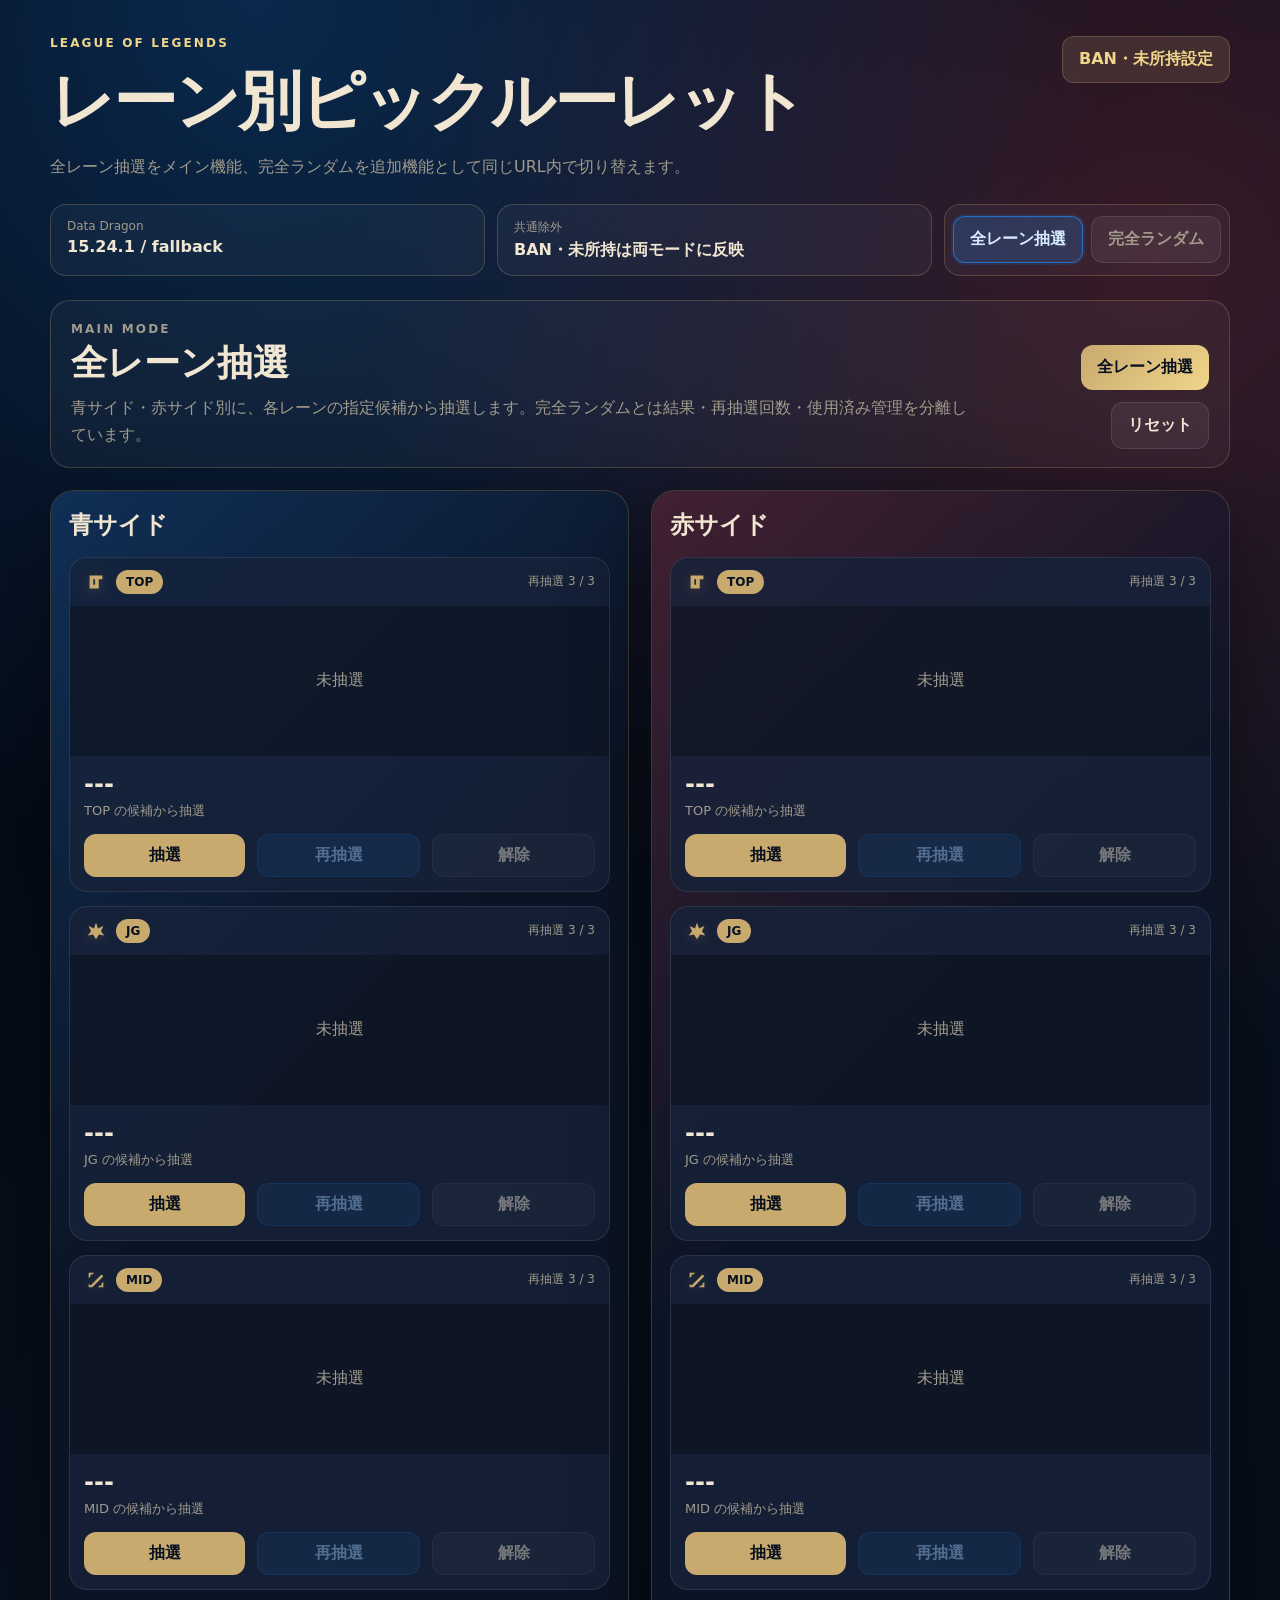
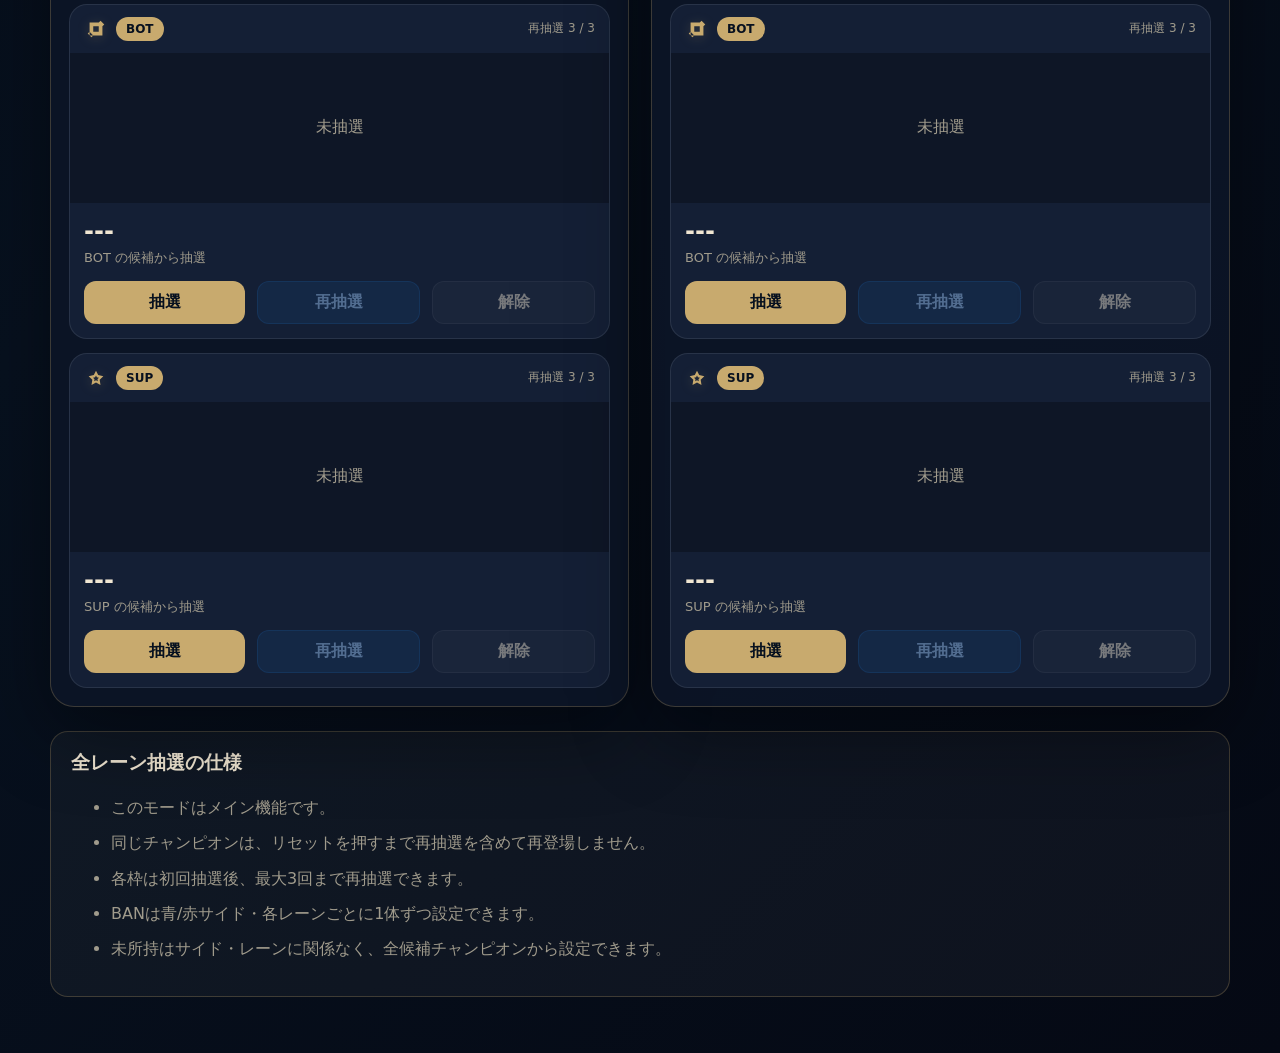
==== commit 55b7ff57: "Switch complete random mode to same-page tabs]" ====
--- a/index.html
+++ b/index.html
@@ -6,53 +6,132 @@
   <title>LoL Lane Roulette</title>
   <link rel="stylesheet" href="style.css" />
 </head>
-<body data-mode="lane">
+<body data-mode="tabs">
   <main class="app">
-    <header class="hero">
+    <header class="hero compact-hero">
       <div>
         <p class="eyebrow">League of Legends</p>
         <h1>レーン別ピックルーレット</h1>
-        <p class="lead">青サイド・赤サイド別に、レーンごとの指定候補からランダム抽選します。</p>
+        <p class="lead">全レーン抽選をメイン機能、完全ランダムを追加機能として同じURL内で切り替えます。</p>
       </div>
       <div class="hero-actions">
-        <button id="rollAllButton" class="primary">全レーン抽選</button>
-        <a class="secondary button-link" href="complete-random.html">完全ランダムページへ</a>
-        <button id="resetButton" class="ghost">リセット</button>
+        <button id="openSettingsButton" class="secondary">BAN・未所持設定</button>
       </div>
     </header>
 
-    <section class="toolbar">
+    <section class="toolbar mode-toolbar">
       <div class="status-card">
         <span>Data Dragon</span>
         <strong id="versionLabel">読み込み中</strong>
       </div>
       <div class="status-card">
-        <span>抽選ルール</span>
-        <strong>リセットまで再登場なし / 再抽選3回</strong>
+        <span>共通除外</span>
+        <strong>BAN・未所持は両モードに反映</strong>
       </div>
-      <button id="openSettingsButton" class="secondary">BAN・未所持設定</button>
-    </section>
-
-    <section class="board">
-      <div class="side-panel blue-side">
-        <h2>青サイド</h2>
-        <div id="blueSlots" class="slots"></div>
-      </div>
-      <div class="side-panel red-side">
-        <h2>赤サイド</h2>
-        <div id="redSlots" class="slots"></div>
+      <div class="mode-tabs" role="tablist" aria-label="抽選モード切り替え">
+        <button id="laneModeTab" class="mode-tab active" type="button" role="tab" aria-selected="true" aria-controls="laneModeSection" data-target="lane">全レーン抽選</button>
+        <button id="completeModeTab" class="mode-tab" type="button" role="tab" aria-selected="false" aria-controls="completeModeSection" data-target="complete">完全ランダム</button>
       </div>
     </section>
 
-    <section class="notes">
-      <h3>仕様メモ</h3>
-      <ul>
-        <li>このページはメイン機能の「全レーン抽選」専用ページです。</li>
-        <li>同じチャンピオンは、リセットを押すまで再抽選を含めて再登場しません。</li>
-        <li>各枠は初回抽選後、最大3回まで再抽選できます。</li>
-        <li>BANは青/赤サイド・各レーンごとに1体ずつ設定できます。</li>
-        <li>未所持はサイド・レーンに関係なく、全候補チャンピオンから設定できます。</li>
-      </ul>
+    <section id="laneModeSection" class="page-section active" data-section="lane" role="tabpanel" aria-labelledby="laneModeTab">
+      <div class="mode-header-card">
+        <div>
+          <p class="eyebrow">Main Mode</p>
+          <h2>全レーン抽選</h2>
+          <p>青サイド・赤サイド別に、各レーンの指定候補から抽選します。完全ランダムとは結果・再抽選回数・使用済み管理を分離しています。</p>
+        </div>
+        <div class="mode-actions">
+          <button id="rollAllButton" class="primary">全レーン抽選</button>
+          <button id="resetButton" class="ghost">リセット</button>
+        </div>
+      </div>
+
+      <section class="board">
+        <div class="side-panel blue-side">
+          <h2>青サイド</h2>
+          <div id="blueSlots" class="slots"></div>
+        </div>
+        <div class="side-panel red-side">
+          <h2>赤サイド</h2>
+          <div id="redSlots" class="slots"></div>
+        </div>
+      </section>
+
+      <section class="notes">
+        <h3>全レーン抽選の仕様</h3>
+        <ul>
+          <li>このモードはメイン機能です。</li>
+          <li>同じチャンピオンは、リセットを押すまで再抽選を含めて再登場しません。</li>
+          <li>各枠は初回抽選後、最大3回まで再抽選できます。</li>
+          <li>BANは青/赤サイド・各レーンごとに1体ずつ設定できます。</li>
+          <li>未所持はサイド・レーンに関係なく、全候補チャンピオンから設定できます。</li>
+        </ul>
+      </section>
+    </section>
+
+    <section id="completeModeSection" class="page-section hidden" data-section="complete" role="tabpanel" aria-labelledby="completeModeTab">
+      <div class="mode-header-card complete-mode-header">
+        <div>
+          <p class="eyebrow">Extra Mode</p>
+          <h2>完全ランダム</h2>
+          <p>追加機能です。全レーン抽選とは結果・再抽選回数・使用済みチャンピオンを別管理します。</p>
+        </div>
+        <div class="mode-actions">
+          <button id="rollCompleteRandomButton" class="primary">完全ランダム抽選</button>
+          <button id="resetCompleteRandomButton" class="ghost">完全ランダムをリセット</button>
+        </div>
+      </div>
+
+      <section class="complete-random-panel standalone" aria-live="polite">
+        <div class="complete-random-header">
+          <div>
+            <p class="eyebrow">Additional Settings</p>
+            <h2>完全ランダム追加設定</h2>
+            <p>この設定は完全ランダムモード内の抽選にのみ使います。全レーン抽選とは混ざりません。</p>
+          </div>
+        </div>
+
+        <div class="complete-settings">
+          <label>
+            <span>ユーミの抽選</span>
+            <select id="yuumiRuleSelect">
+              <option value="support_only">SUPのみ</option>
+              <option value="non_jungle">JG以外</option>
+              <option value="all">全てのレーン</option>
+            </select>
+          </label>
+          <label>
+            <span>一部エンチャンターの抽選</span>
+            <select id="enchanterRuleSelect">
+              <option value="non_jungle">JG以外</option>
+              <option value="all">全てのレーン</option>
+            </select>
+          </label>
+        </div>
+
+        <div class="board complete-board">
+          <div class="side-panel blue-side">
+            <h2>青サイド / 完全ランダム</h2>
+            <div id="completeBlueSlots" class="slots"></div>
+          </div>
+          <div class="side-panel red-side">
+            <h2>赤サイド / 完全ランダム</h2>
+            <div id="completeRedSlots" class="slots"></div>
+          </div>
+        </div>
+      </section>
+
+      <section class="notes">
+        <h3>完全ランダムの仕様</h3>
+        <ul>
+          <li>このモードは追加機能です。同じURL内でタブ切り替えします。</li>
+          <li>全レーン抽選の結果・再抽選回数・使用済みチャンピオンとは別管理です。</li>
+          <li>完全ランダム内でも、同じチャンピオンは完全ランダムリセットまで再登場しません。</li>
+          <li>各枠は初回抽選後、最大3回まで再抽選できます。</li>
+          <li>BAN・未所持設定は全レーン抽選と共通で除外条件として使います。</li>
+        </ul>
+      </section>
     </section>
   </main>
 
@@ -69,7 +148,7 @@
       <section class="settings-section">
         <div class="section-heading">
           <h3>BAN設定</h3>
-          <p>青サイド・赤サイドの各レーンごとに1体までBANできます。先にBAN枠を選び、下の一覧からチャンピオンを選択してください。</p>
+          <p>青サイド・赤サイドの各レーンごとに1体までBANできます。完全ランダムでも該当サイド・レーンのBANとして除外されます。</p>
         </div>
         <div id="banSlots" class="ban-slots"></div>
       </section>
--- a/style.css
+++ b/style.css
@@ -560,3 +560,92 @@
 .complete-random-panel.standalone {
   display: block;
 }
+
+/* v6: same-URL tab switching */
+.compact-hero {
+  align-items: flex-start;
+}
+
+.mode-toolbar {
+  align-items: stretch;
+}
+
+.mode-tabs {
+  display: inline-flex;
+  align-items: center;
+  gap: 8px;
+  padding: 8px;
+  border: 1px solid var(--border);
+  border-radius: 16px;
+  background: rgba(255,255,255,0.04);
+}
+
+.mode-tab {
+  background: rgba(255,255,255,0.06);
+  color: var(--muted);
+  border: 1px solid rgba(255,255,255,0.10);
+  white-space: nowrap;
+}
+
+.mode-tab.active {
+  background: rgba(31, 143, 255, 0.20);
+  color: #d8ecff;
+  border-color: rgba(31, 143, 255, 0.65);
+  box-shadow: 0 0 0 2px rgba(31, 143, 255, 0.12);
+}
+
+.page-section.hidden {
+  display: none;
+}
+
+.mode-header-card {
+  display: flex;
+  align-items: flex-end;
+  justify-content: space-between;
+  gap: 18px;
+  margin-bottom: 22px;
+  padding: 18px 20px;
+  border: 1px solid var(--border);
+  border-radius: 20px;
+  background: rgba(255,255,255,0.04);
+}
+
+.mode-header-card h2 {
+  margin-bottom: 6px;
+  font-size: clamp(24px, 3vw, 36px);
+}
+
+.mode-header-card p {
+  margin-bottom: 0;
+  color: var(--muted);
+  line-height: 1.7;
+}
+
+.mode-actions {
+  display: flex;
+  gap: 12px;
+  flex-wrap: wrap;
+  justify-content: flex-end;
+}
+
+.complete-mode-header {
+  border-color: rgba(31, 143, 255, 0.32);
+}
+
+@media (max-width: 820px) {
+  .mode-tabs,
+  .mode-actions,
+  .mode-header-card {
+    width: 100%;
+  }
+
+  .mode-header-card {
+    align-items: stretch;
+    flex-direction: column;
+  }
+
+  .mode-tab,
+  .mode-actions button {
+    flex: 1;
+  }
+}
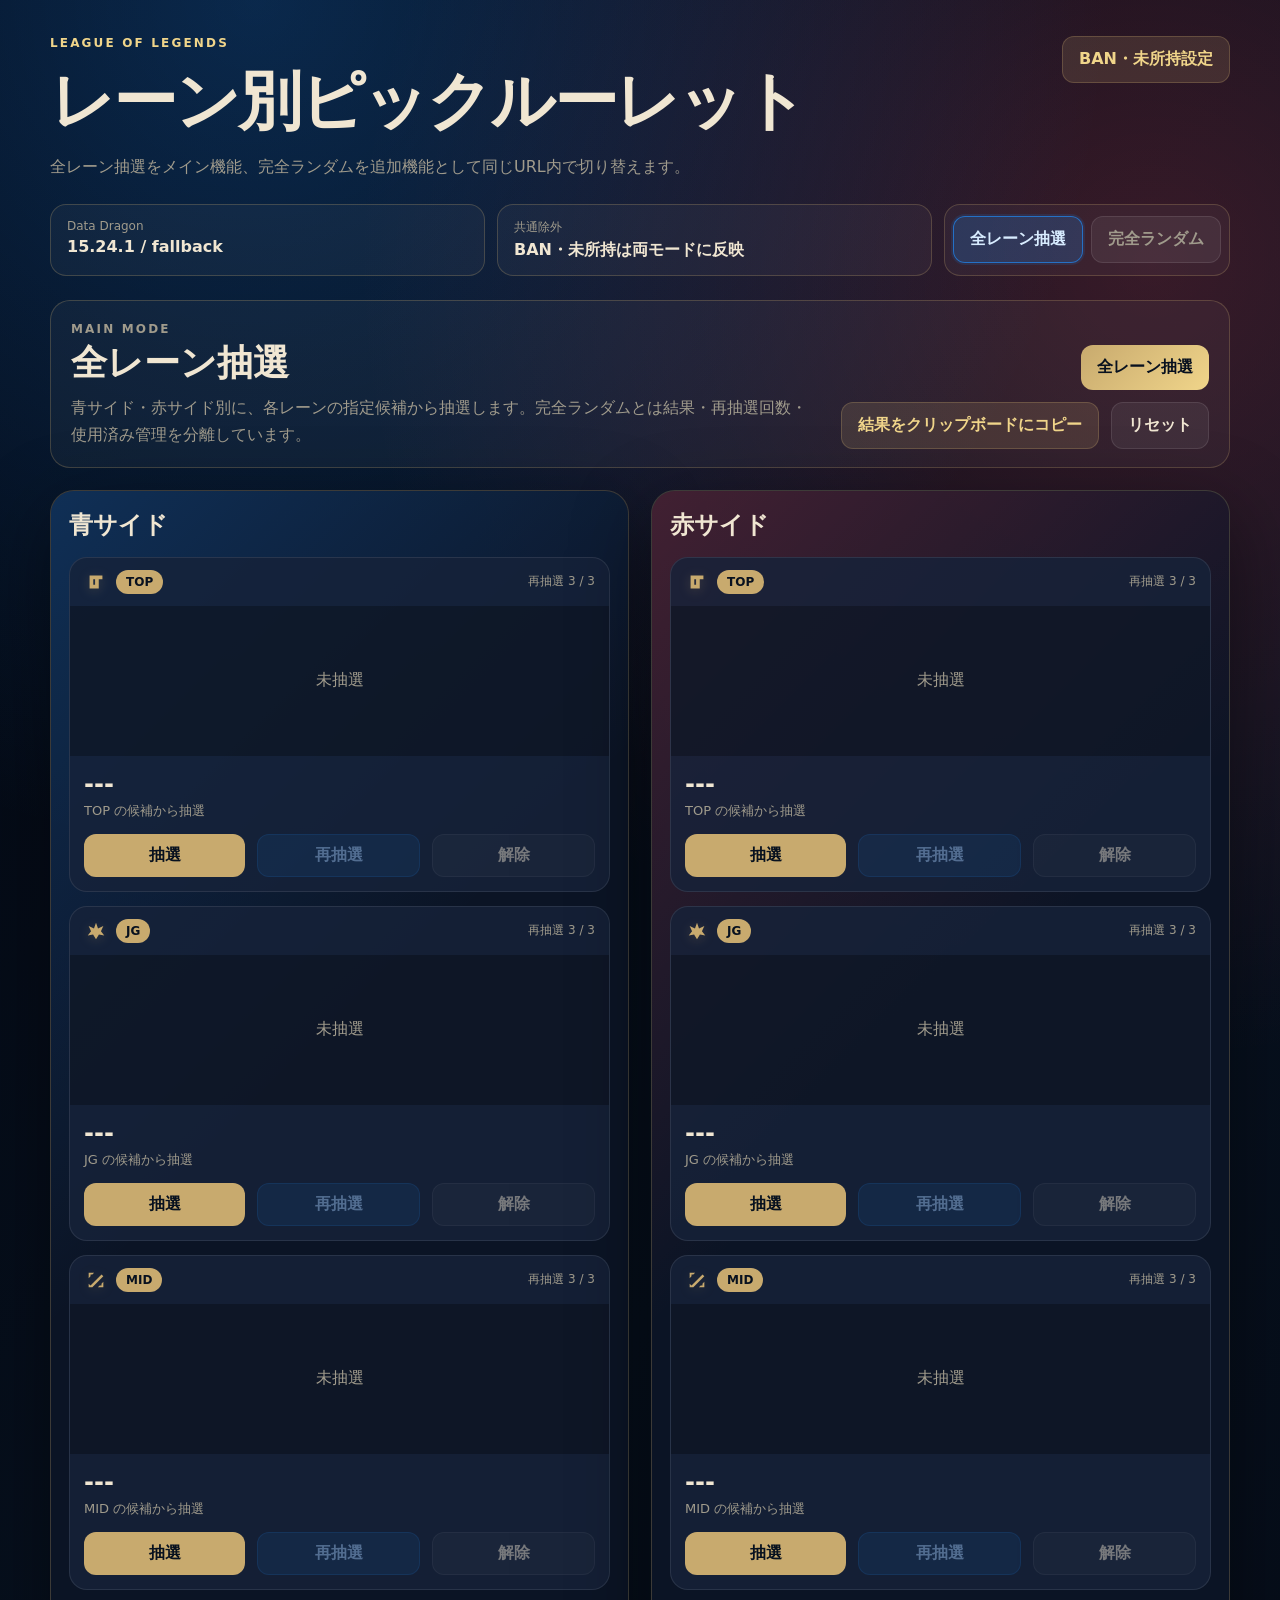
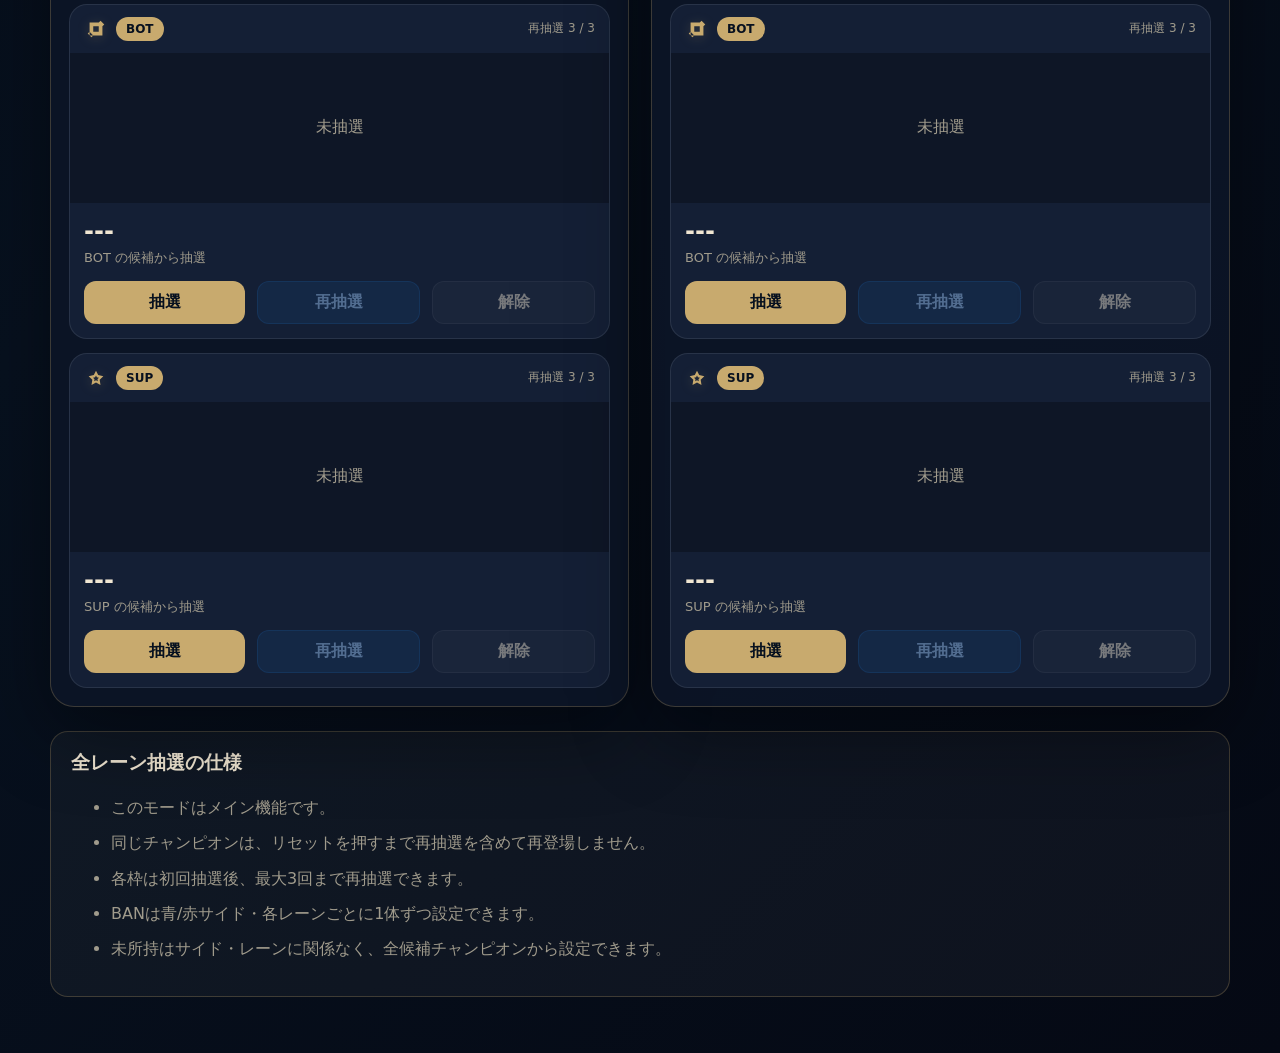
==== commit b352f38e: "Fix mode switching and add result copy" ====
--- a/index.html
+++ b/index.html
@@ -34,7 +34,7 @@
       </div>
     </section>
 
-    <section id="laneModeSection" class="page-section active" data-section="lane" role="tabpanel" aria-labelledby="laneModeTab">
+    <section id="laneModeSection" class="page-section is-active" data-section="lane" role="tabpanel" aria-labelledby="laneModeTab">
       <div class="mode-header-card">
         <div>
           <p class="eyebrow">Main Mode</p>
@@ -43,6 +43,7 @@
         </div>
         <div class="mode-actions">
           <button id="rollAllButton" class="primary">全レーン抽選</button>
+          <button id="copyLaneResultsButton" class="secondary">結果をクリップボードにコピー</button>
           <button id="resetButton" class="ghost">リセット</button>
         </div>
       </div>
@@ -70,7 +71,7 @@
       </section>
     </section>
 
-    <section id="completeModeSection" class="page-section hidden" data-section="complete" role="tabpanel" aria-labelledby="completeModeTab">
+    <section id="completeModeSection" class="page-section" data-section="complete" role="tabpanel" aria-labelledby="completeModeTab">
       <div class="mode-header-card complete-mode-header">
         <div>
           <p class="eyebrow">Extra Mode</p>
@@ -79,6 +80,7 @@
         </div>
         <div class="mode-actions">
           <button id="rollCompleteRandomButton" class="primary">完全ランダム抽選</button>
+          <button id="copyCompleteResultsButton" class="secondary">結果をクリップボードにコピー</button>
           <button id="resetCompleteRandomButton" class="ghost">完全ランダムをリセット</button>
         </div>
       </div>
--- a/style.css
+++ b/style.css
@@ -649,3 +649,14 @@
     flex: 1;
   }
 }
+
+/* v7: strict tab display control */
+.page-section {
+  display: none !important;
+}
+.page-section.is-active {
+  display: block !important;
+}
+.page-section.hidden {
+  display: none !important;
+}
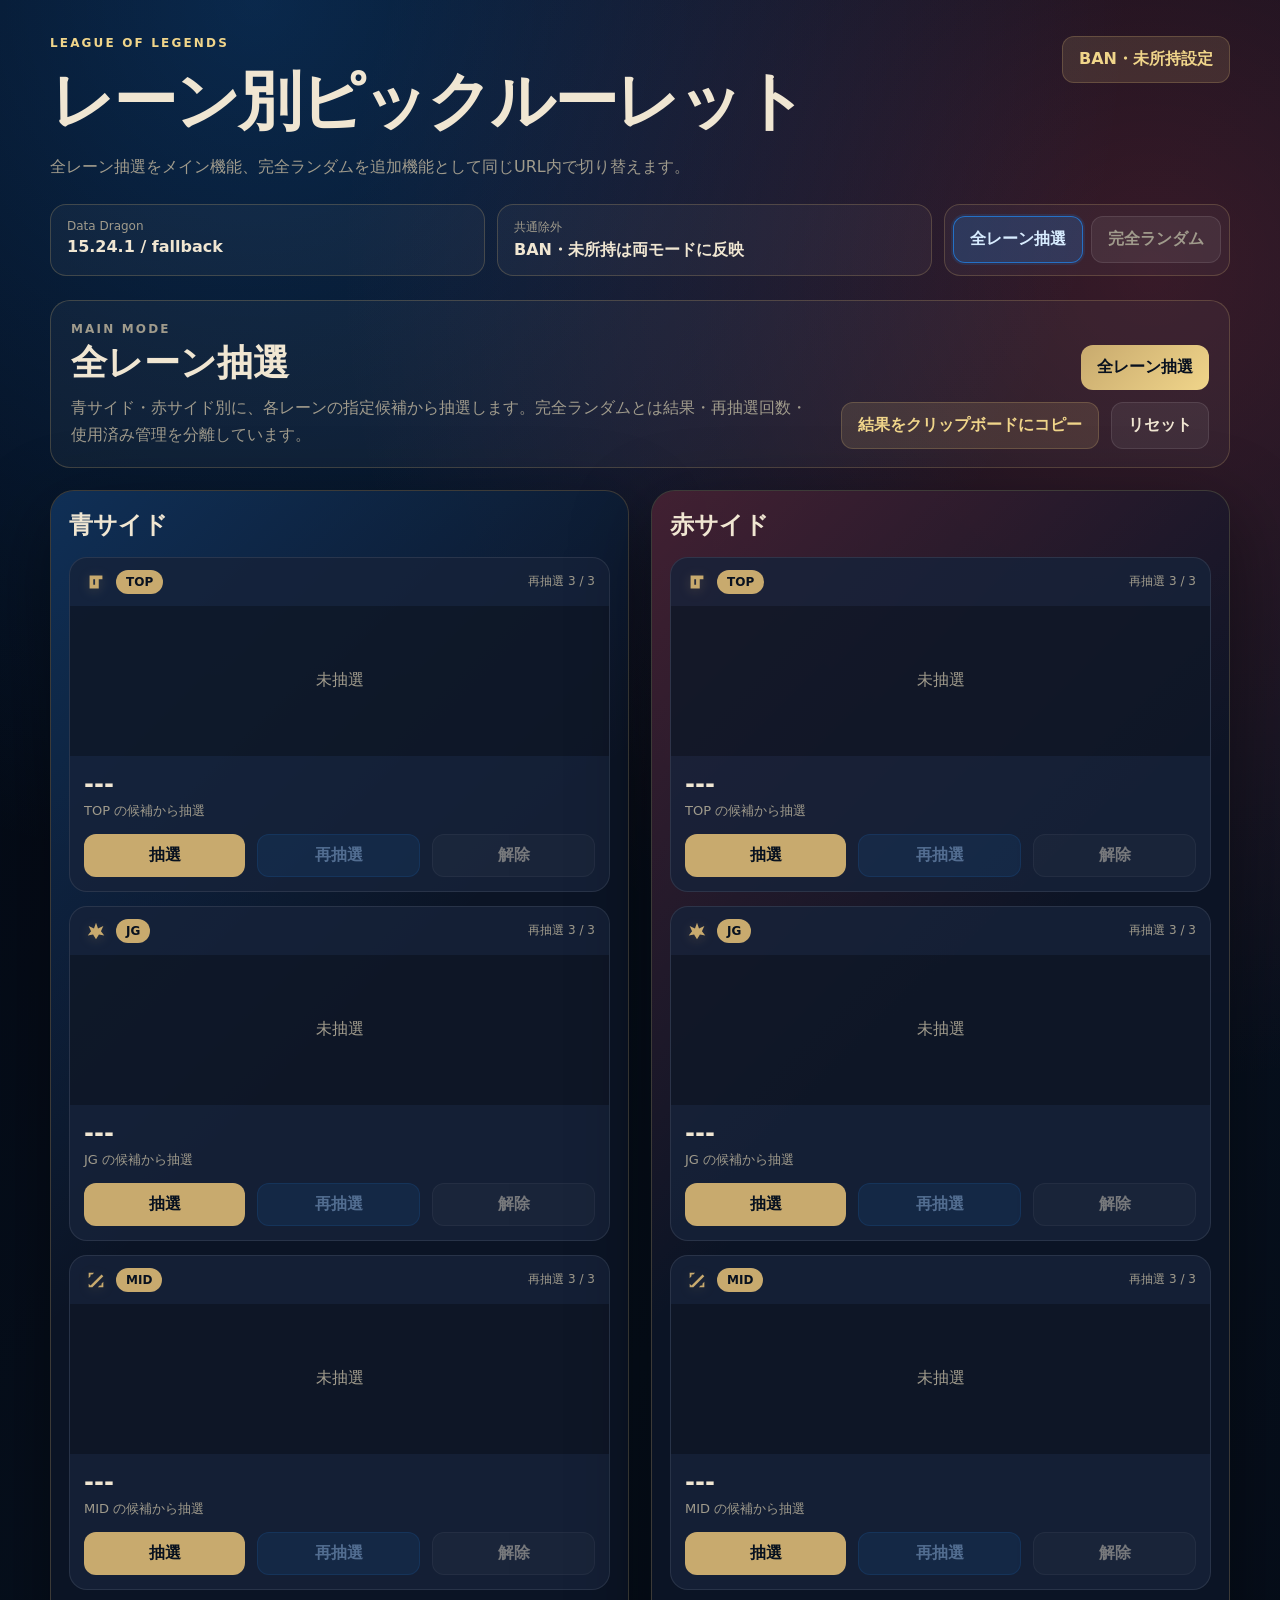
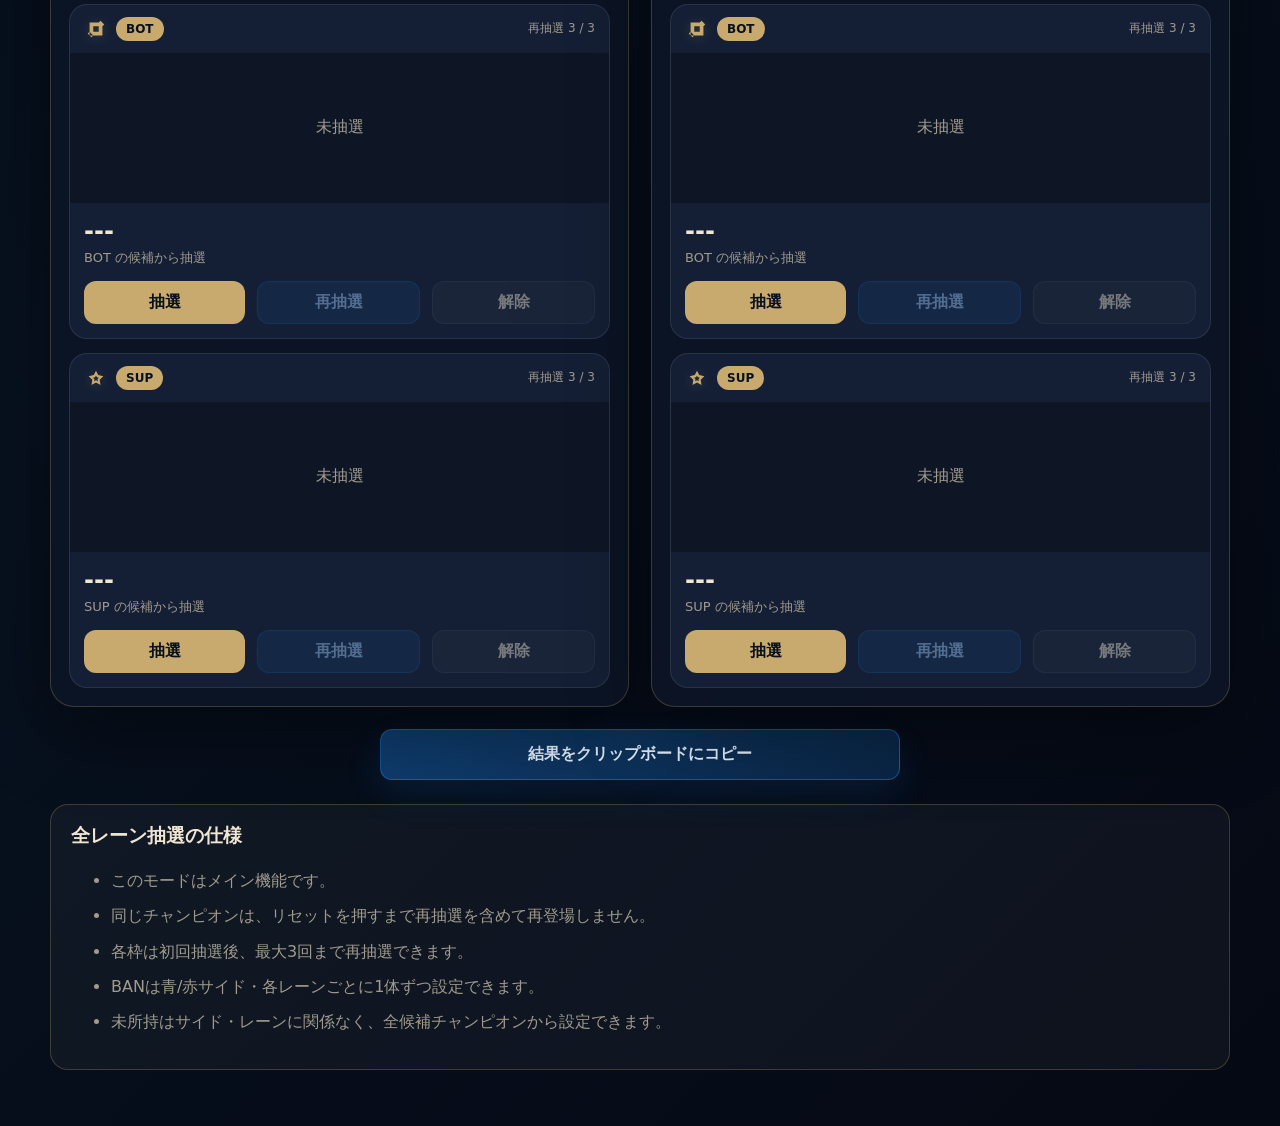
==== commit 9f4649e9: "Add visible result copy buttons" ====
--- a/index.html
+++ b/index.html
@@ -58,6 +58,10 @@
           <div id="redSlots" class="slots"></div>
         </div>
       </section>
+
+      <div class="copy-results-area">
+        <button id="copyLaneResultsButtonBottom" class="copy-results-button" type="button">結果をクリップボードにコピー</button>
+      </div>
 
       <section class="notes">
         <h3>全レーン抽選の仕様</h3>
@@ -124,6 +128,10 @@
         </div>
       </section>
 
+      <div class="copy-results-area">
+        <button id="copyCompleteResultsButtonBottom" class="copy-results-button" type="button">結果をクリップボードにコピー</button>
+      </div>
+
       <section class="notes">
         <h3>完全ランダムの仕様</h3>
         <ul>
--- a/style.css
+++ b/style.css
@@ -660,3 +660,23 @@
 .page-section.hidden {
   display: none !important;
 }
+
+/* v8: visible result copy buttons */
+.copy-results-area {
+  display: flex;
+  justify-content: center;
+  margin: 22px 0 24px;
+}
+
+.copy-results-button {
+  width: min(100%, 520px);
+  padding: 14px 18px;
+  border: 1px solid rgba(31, 143, 255, 0.45);
+  background: linear-gradient(135deg, rgba(31, 143, 255, 0.38), rgba(31, 143, 255, 0.20));
+  color: #e7f3ff;
+  box-shadow: 0 14px 36px rgba(31, 143, 255, 0.12);
+}
+
+.copy-results-button:hover:not(:disabled) {
+  filter: brightness(1.12);
+}
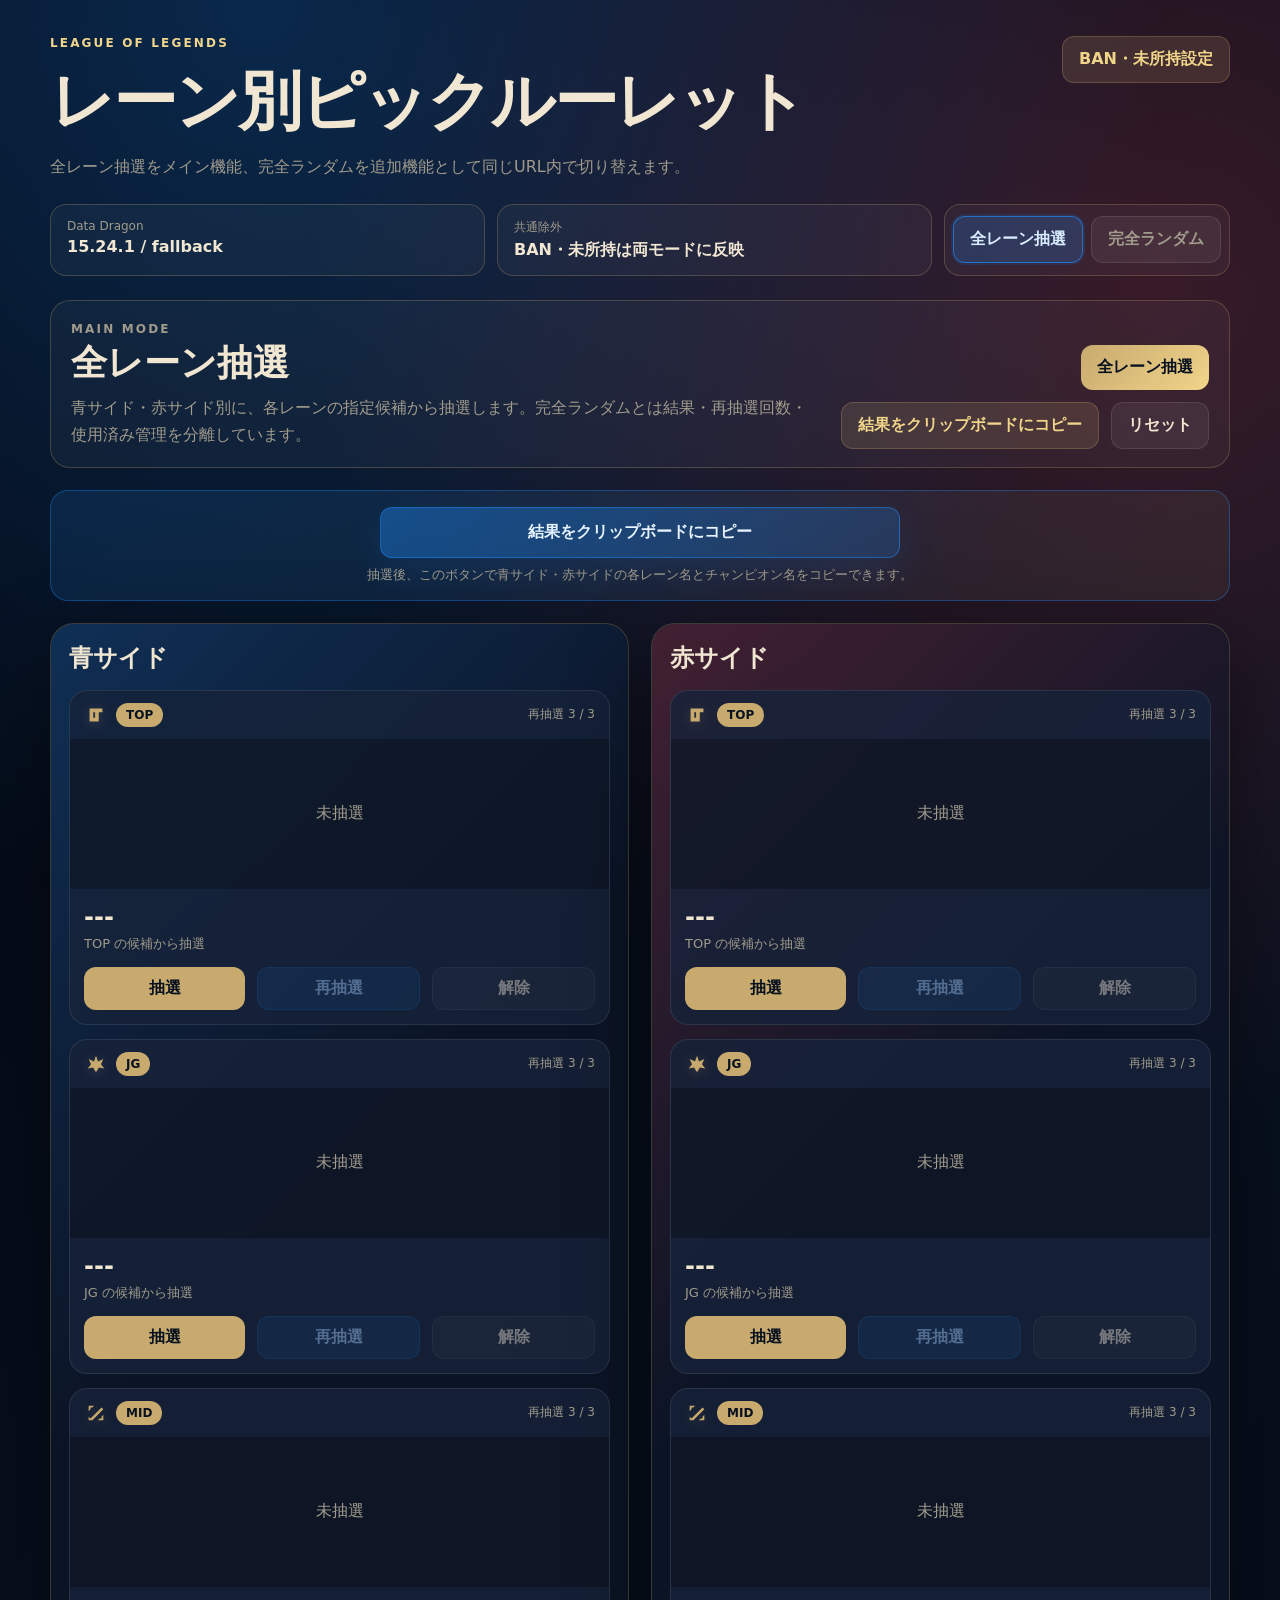
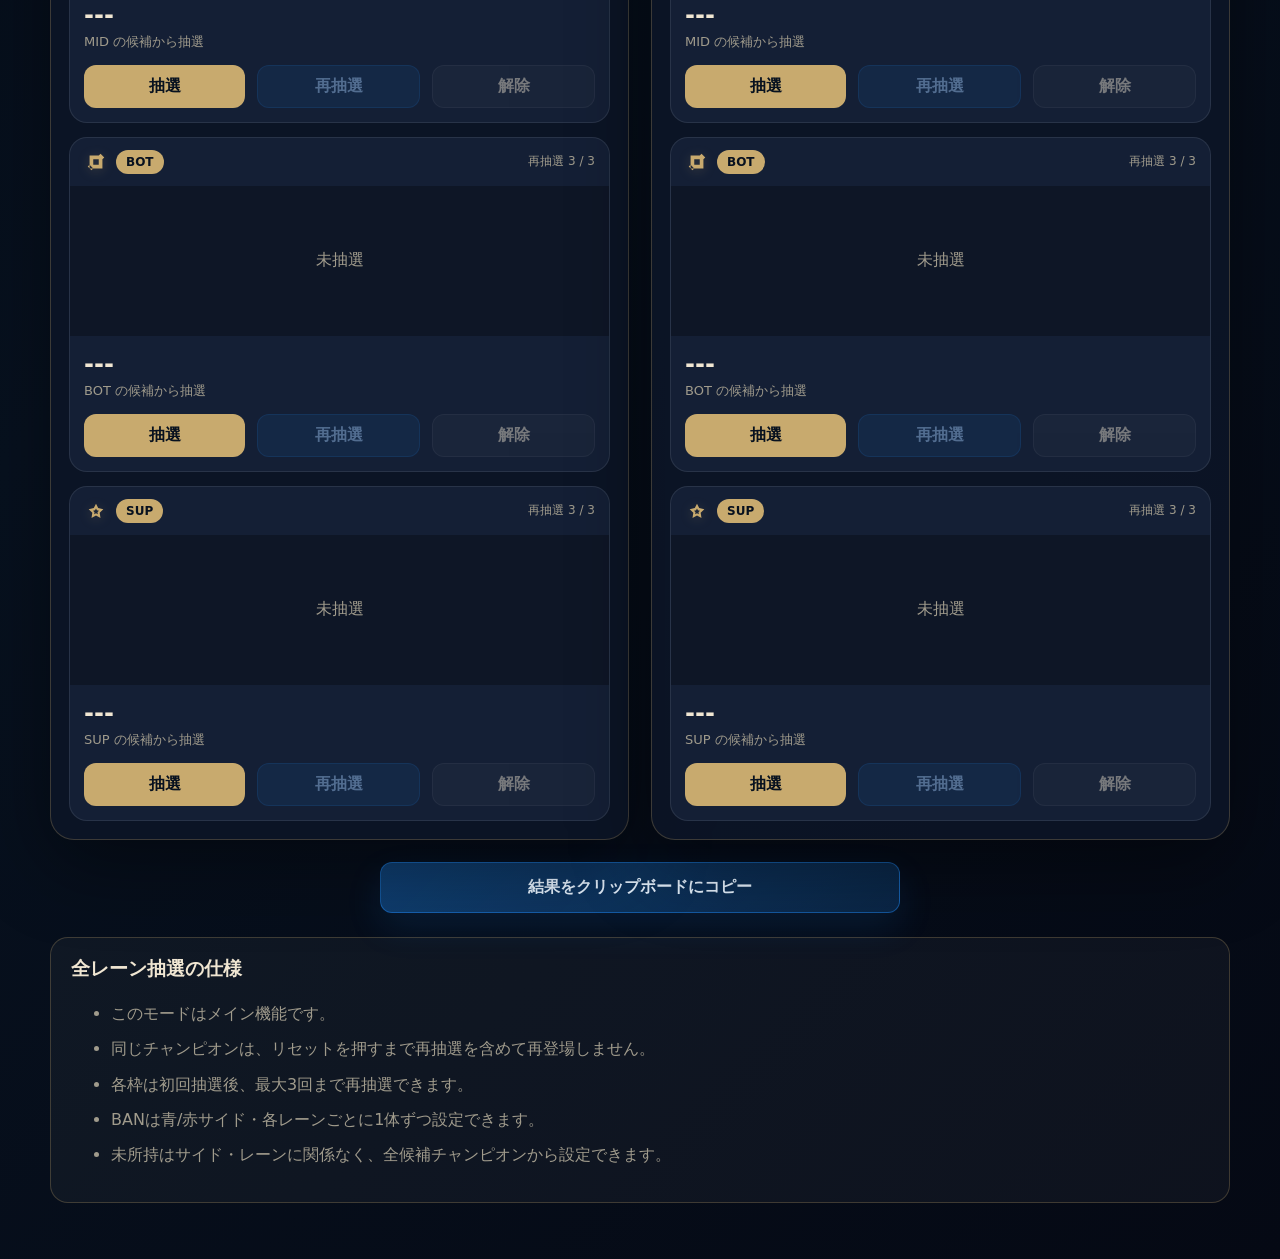
==== commit 280fe213: "Show copy result buttons before rolling" ====
--- a/index.html
+++ b/index.html
@@ -46,6 +46,11 @@
           <button id="copyLaneResultsButton" class="secondary">結果をクリップボードにコピー</button>
           <button id="resetButton" class="ghost">リセット</button>
         </div>
+      </div>
+
+      <div class="copy-results-fixed-panel" aria-label="全レーン抽選結果コピー">
+        <button id="copyLaneResultsButtonTop" class="copy-results-button always-visible" type="button">結果をクリップボードにコピー</button>
+        <p>抽選後、このボタンで青サイド・赤サイドの各レーン名とチャンピオン名をコピーできます。</p>
       </div>
 
       <section class="board">
@@ -114,6 +119,11 @@
               <option value="all">全てのレーン</option>
             </select>
           </label>
+        </div>
+
+        <div class="copy-results-fixed-panel" aria-label="完全ランダム抽選結果コピー">
+          <button id="copyCompleteResultsButtonTop" class="copy-results-button always-visible" type="button">結果をクリップボードにコピー</button>
+          <p>抽選後、このボタンで青サイド・赤サイドの各レーン名とチャンピオン名をコピーできます。</p>
         </div>
 
         <div class="board complete-board">
--- a/style.css
+++ b/style.css
@@ -680,3 +680,28 @@
 .copy-results-button:hover:not(:disabled) {
   filter: brightness(1.12);
 }
+
+/* v9: always-visible copy panels */
+.copy-results-fixed-panel {
+  display: flex !important;
+  flex-direction: column;
+  align-items: center;
+  gap: 8px;
+  margin: 18px 0 22px;
+  padding: 16px;
+  border: 1px solid rgba(31, 143, 255, 0.34);
+  border-radius: 18px;
+  background: linear-gradient(135deg, rgba(31, 143, 255, 0.13), rgba(200, 170, 110, 0.08));
+}
+.copy-results-fixed-panel p {
+  margin: 0;
+  color: var(--muted);
+  font-size: 13px;
+  text-align: center;
+}
+.copy-results-button.always-visible {
+  display: inline-flex !important;
+  justify-content: center;
+  align-items: center;
+  min-height: 46px;
+}
